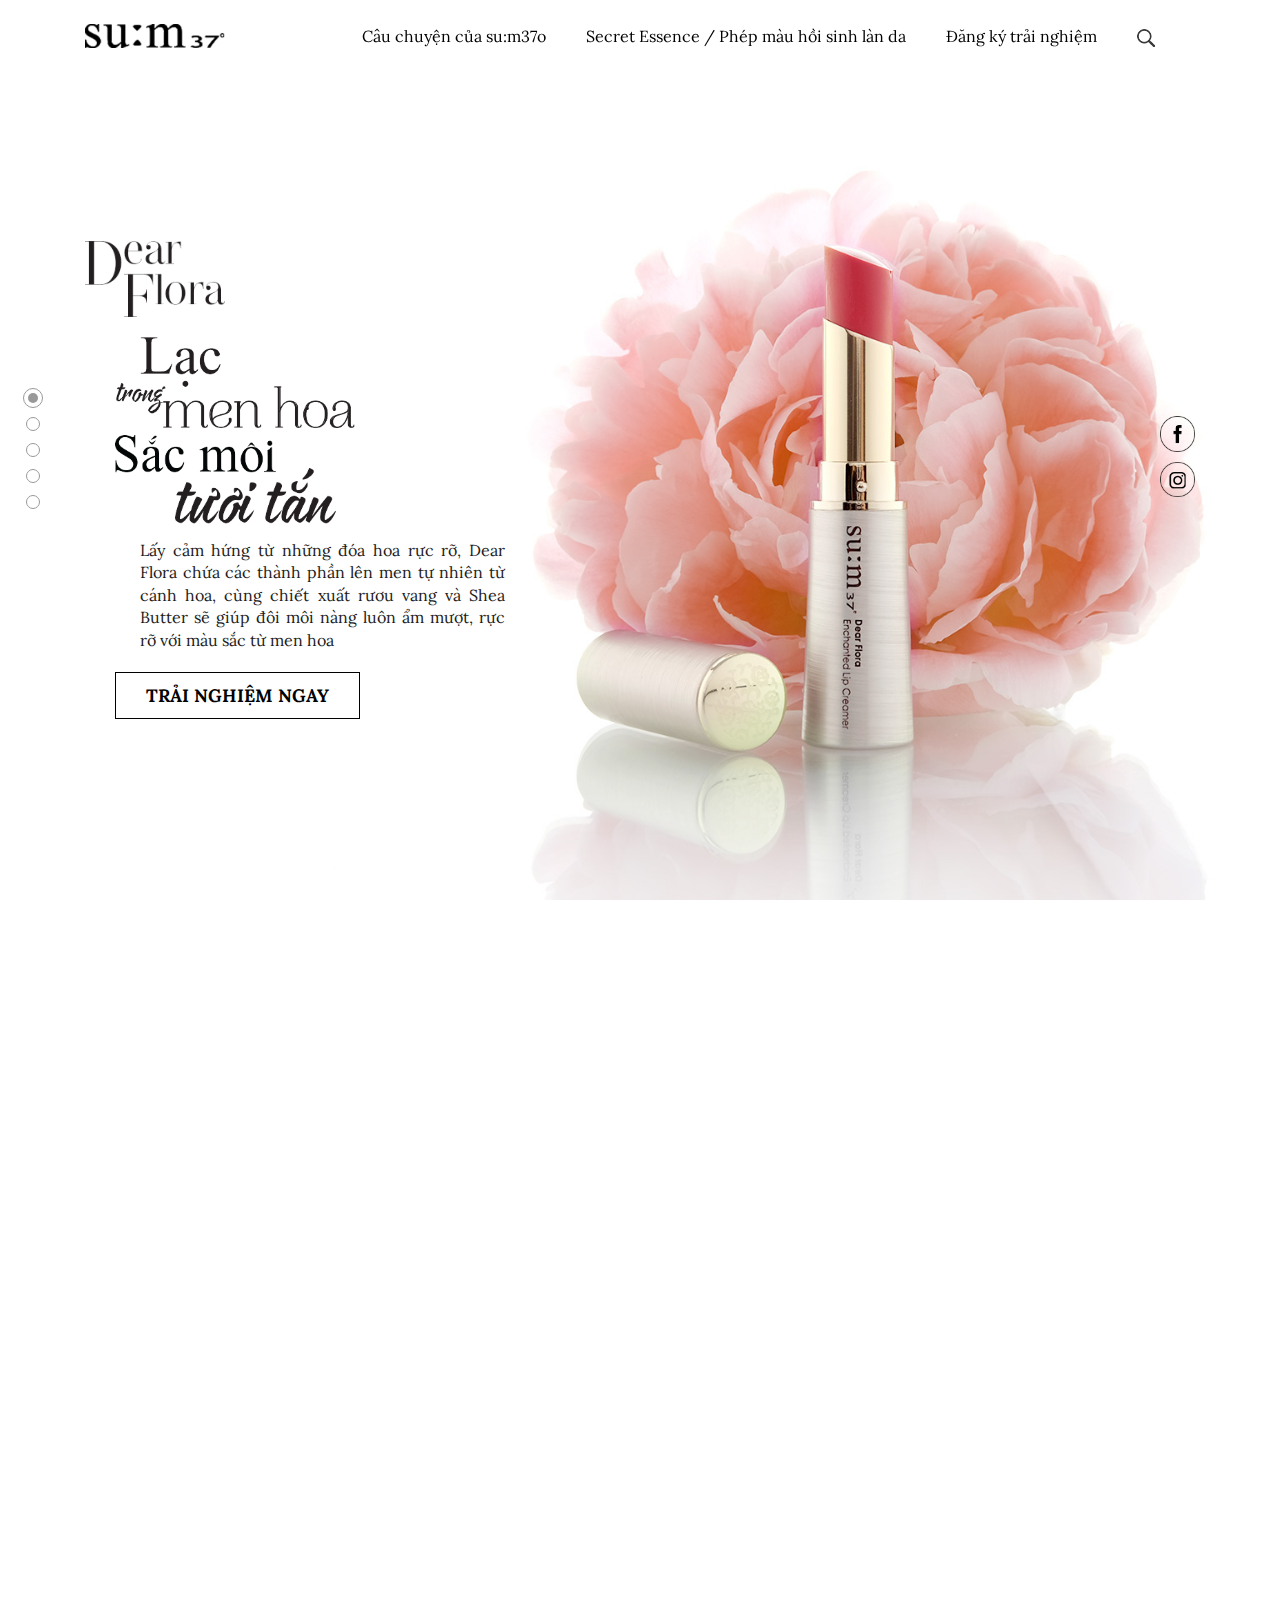
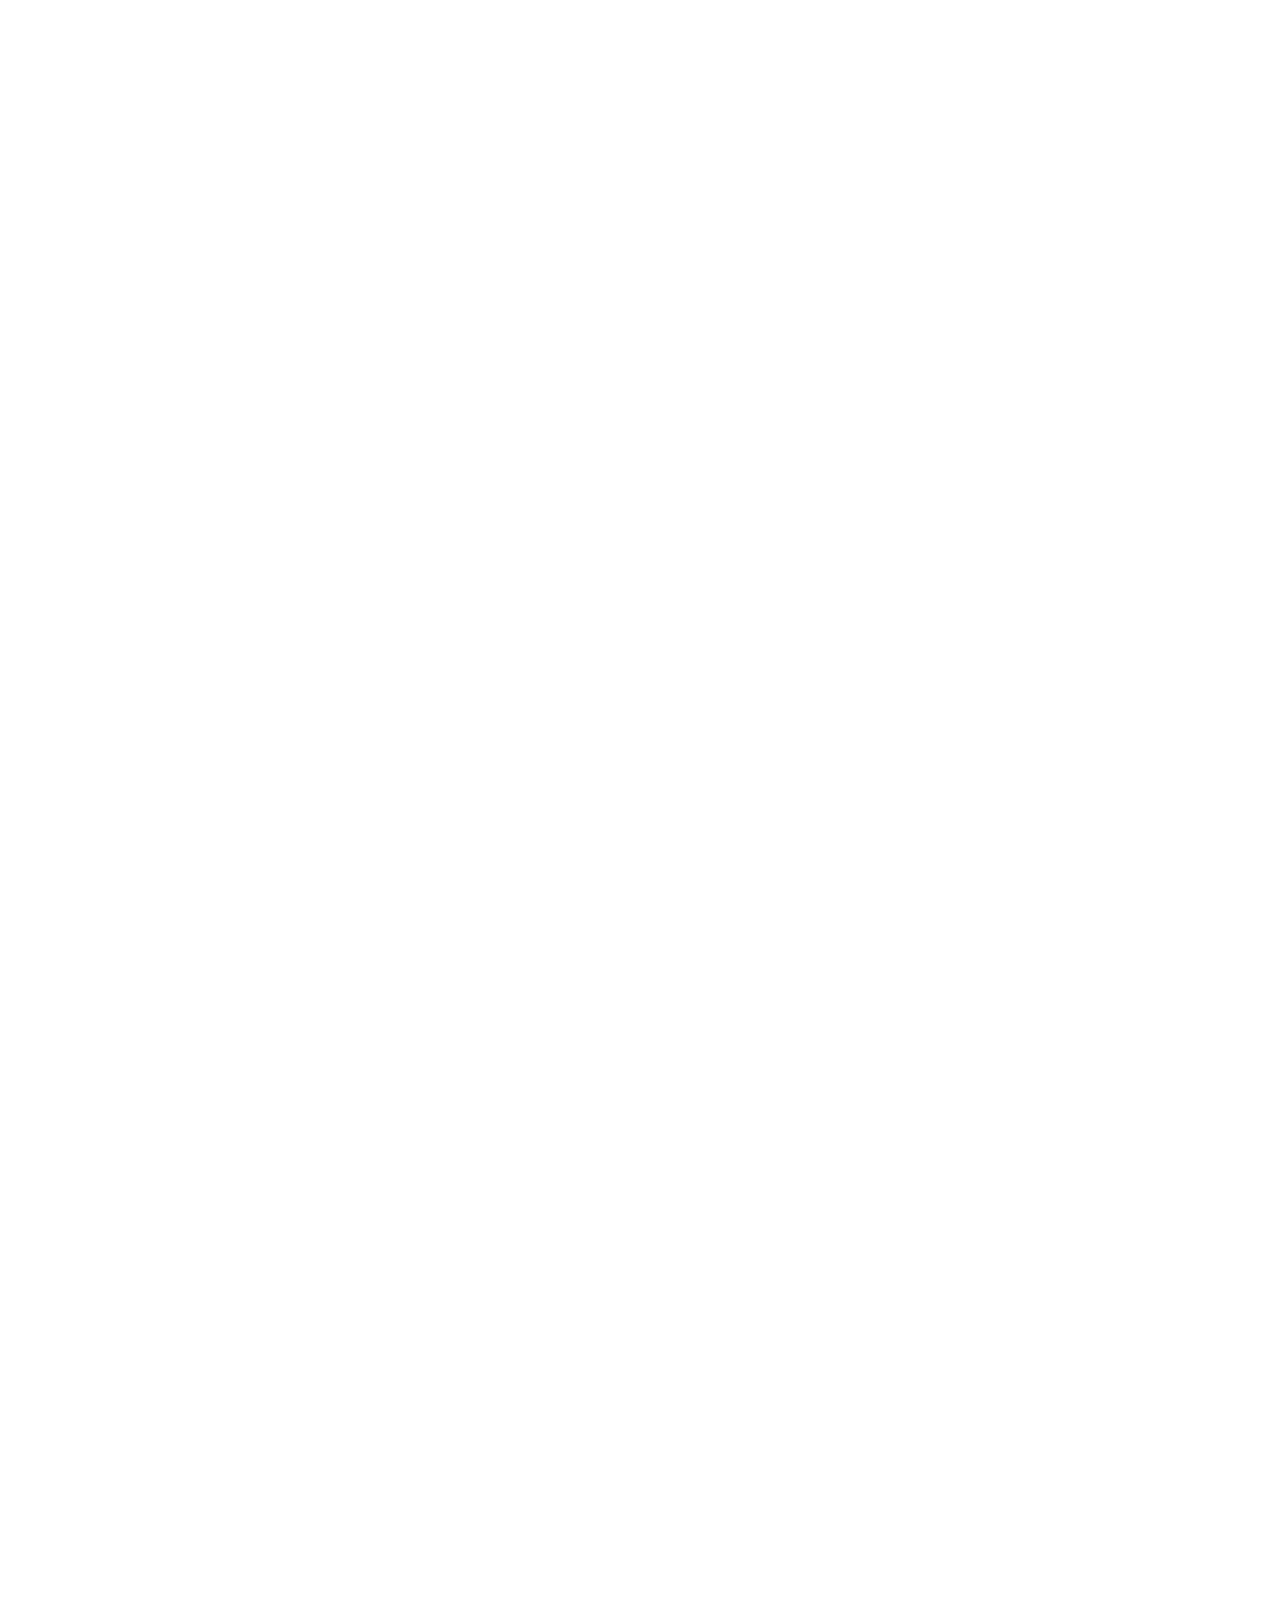
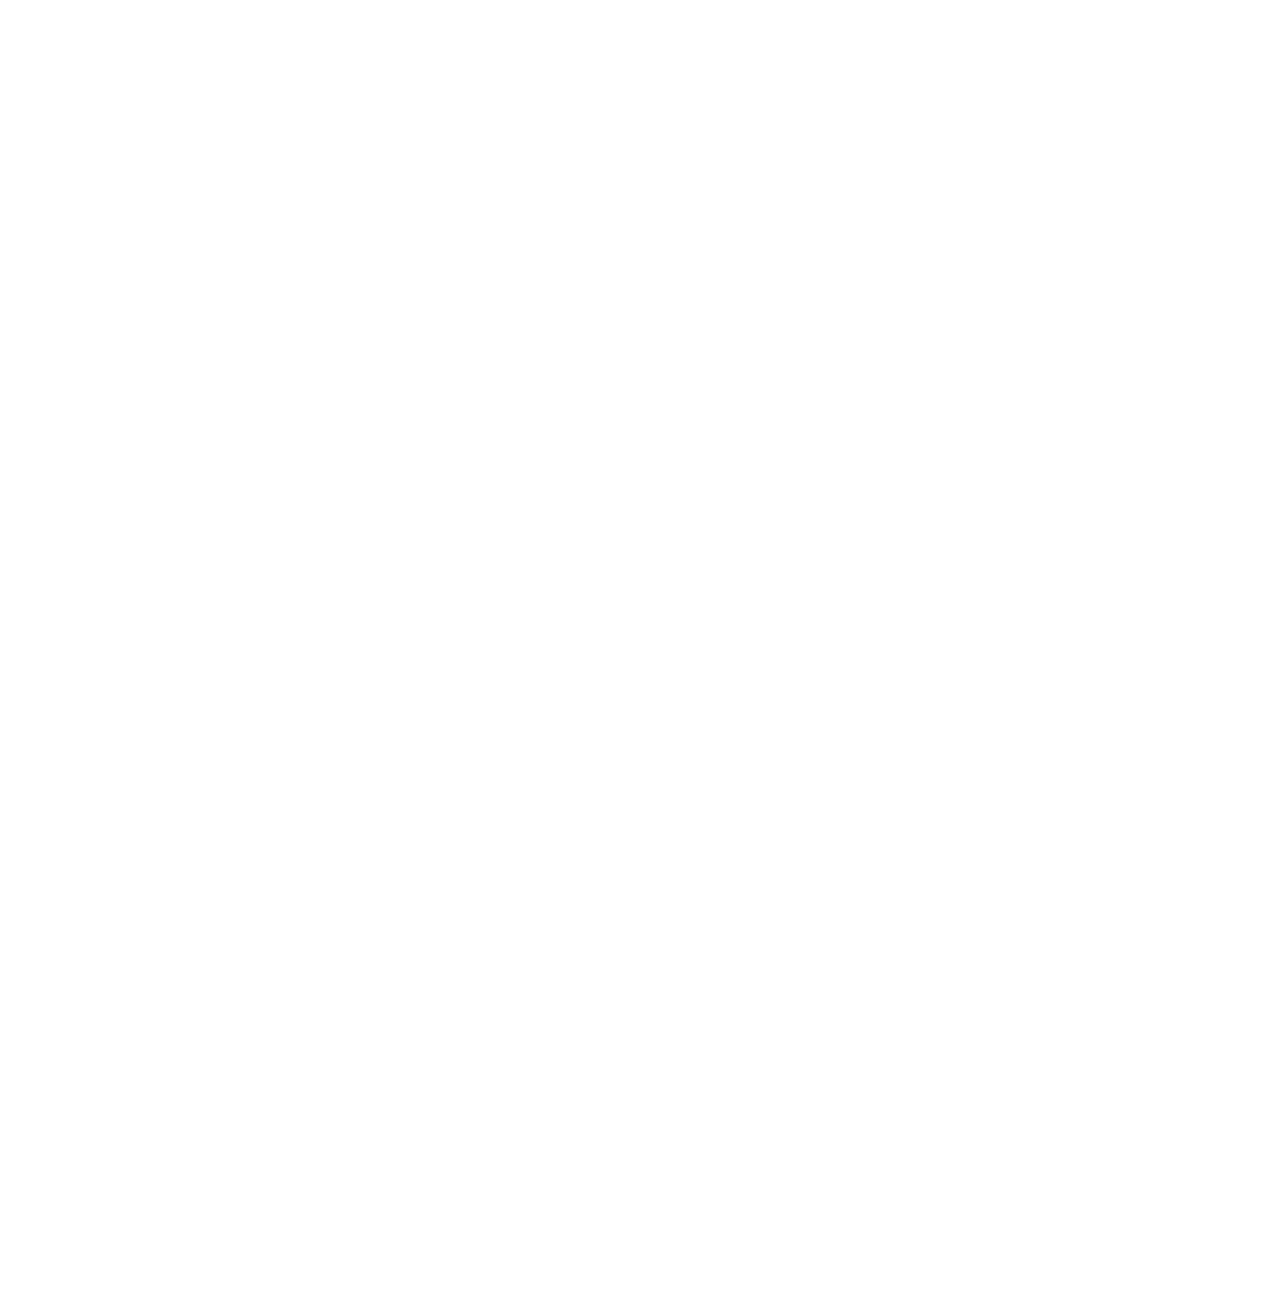
==== index.html @ cb6ae5d0 "latest code" ====
<!DOCTYPE html>
<html lang="en">
<head>
    <meta charset="utf-8">
    <meta http-equiv="X-UA-Compatible" content="IE=edge">
    <meta name="msapplication-tap-highlight" content="no" />
    <meta name="viewport" content="width=device-width, initial-scale=1, shrink-to-fit=no">
    <title>Home</title>
    <link href="https://fonts.googleapis.com/css?family=Lora:400,700&amp;subset=vietnamese" rel="stylesheet">
    <link rel="stylesheet" href="css/fonts.css">
    <link rel="stylesheet" href="js/plugins/bootstrap/css/bootstrap.min.css" />
    <link rel="stylesheet" href="css/reset_set_me.css" />
    <link rel="stylesheet" href="js/plugins/fullPage/jquery.fullpage.css" />
    <link rel="stylesheet" href="js/plugins/videojs/video-js.min.css">
    <link rel="stylesheet" href="js/plugins/OwlCarousel2-2.2.1/dist/assets/owl.carousel.min.css">
    <link rel="stylesheet" href="js/plugins/OwlCarousel2-2.2.1/dist/assets/owl.theme.default.min.css">

    <link rel="stylesheet" href="css/style.css">
    <script type="text/javascript">
        window.HELP_IMPROVE_VIDEOJS = false;
    </script>
    <style type="text/css">
    </style>
    <style type="text/css">
        
    </style>
</head>
<body class="sum-body hidden-body">
    <div id="pos-header">
        <header class="header-menu">
            <a href="#" class="logo">
                <img src="images/logo.png" />
            </a>
            <span class="navbar-mobile">
                <span></span>
            </span>
            <span class="gif-mobile"><a href="#register"><img class="img-responsive" src="images/ic_gif_mobile.png"></a></span>
            <ul id="menu-sum" class="nav-menu style-menu-header">
                <li data-menuanchor="story"><a href="#story">Câu chuyện của su:m37o</a></li>
                <li data-menuanchor="secret"><a href="#secret">Secret Essence / Phép màu hồi sinh làn da</a></li>
                <li data-menuanchor="register"><a href="#register">Đăng ký trải nghiệm</a></li>
                <li><a href="javascript: void(0)"><img src="images/ic-search.png" alt=""></a></li>
            </ul>
        </header>
    </div>
    <div id="fullpage">
        <div id="section-1" class="section fp-auto-height-responsive" >
            <div class="s-container">
                <div class="contain-section-1">
                    <div class="col-left-section-1">
                        <img class="img-sct-1 img-responsive" src="images/section_1.png">
                        <div class="under-img-sct">
                            <img class="img-text-1 img-responsive" src="images/section_1_1.png">
                            <span class="text-s-1">Lấy cảm hứng từ những đóa hoa rực rỡ, Dear Flora chứa các thành phần lên men tự nhiên từ cánh hoa, cùng chiết xuất rươu vang và Shea Butter sẽ giúp đôi môi nàng luôn ẩm mượt, rực rỡ với màu sắc từ men hoa</span>
                            <a class="btn-style-link style-strong" href="#register">TRẢI NGHIỆM NGAY</a>
                        </div>
                    </div>
                    <ul class="list-social">
                        <li><a href="https://www.facebook.com/sum37.com.vn/"><img src="images/ic_fb.png"></a></li>
                        <li><a href="https://www.instagram.com/sum37_official/"><img src="images/ic_photo.png"></a></li>
                    </ul>
                </div>
            </div>
            <div class="br-1-mobile"></div>
        </div>
        <div id="section-2" class="section fp-auto-height-responsive">
            <div class="br-fullpage br-section-2"></div>
            <div class="s-container">
                <div class="col-right-section-2">
                    <img class="img-responsive" src="images/section_2.png" />
                    <span class="text-s-2">Air Rising Glow Cover Metal Cushion cùng hạt phấn siêu nhỏ, giúp kem nền tan ra, khít chặt vào da, cho do căng mịn không tì vết. Với khả năng làm mát tức thì cùng độ chống nắng cao, làn da sẽ giữ nguyên độ sáng bóng suốt 24h đồng hồ.</span>
                    <a class="btn-style-link style-strong" href="#">XEM NGAY</a>
                </div>
            </div>
        </div>
        <div id="section-3" class="section fp-auto-height-responsive">
            <div class="br-fullpage br-section-3"></div>
            <div class="s-container">
                <div class="col-left-section-3">
                    <img class="img-sct-3 img-responsive" src="images/section_3.png">
                    <div class="under-img-sct">
                        <img class="img-text-3 img-responsive" src="images/section_3_1.png">
                        <span class="text-s-3">Cùng khám phá bí mật ẩn sau vẻ đẹp thuần khiết, tinh khôi của nàng thơ Đặng Thu Thảo</span>
                    </div>
                </div>
            </div>
            <a id="play-section-3" class="play-more" href="javascript: void(0)"></a>
            <video id="video-section-3-click" class="ele-video under-parent-index video-js in-hide">
                <source src="video/video_3.mp4" type="video/mp4">
                <source src="video/video_3.webm" type="video/webm"></source>
                <source src="video/video_3.ogv" type="video/ogv"></source>
            </video>
            <a id="close-video-3" class="close-video in-hide" href="javascript: void(0)"><img class="img-responsive" src="images/ic_close_white.png"></a>
        </div>
        <div id="section-5" class="section fp-auto-height-responsive">
            <div class="s-container">
                <div class="title-5">
                    <img class="img-sct-5 img-responsive" src="images/section_5.png" alt="">
                    <img class="img-sct-5-mobile md-hide img-responsive" src="images/section_5_mobile.png" alt="">
                    
                </div>
                <div class="wrap-owl-5">
                    <div class="center-mode-owl owl-carousel owl-theme">
                        <div class="item" data-toggle="modal" data-id="#modalDetailProd_1">
                            <div class="pri-img-item">
                                <img src="images/slide_5_1.png">
                            </div>
                            <span class="name">Secret Essence</span>
                        </div>
                        <div class="item" data-toggle="modal" data-id="#modalDetailProd_2">
                            <div class="pri-img-item">
                                <img src="images/slide_5_2.png">
                            </div>
                            <span class="name">Skin Saver Cleansing</span>
                        </div>
                        <div class="item" data-toggle="modal" data-id="#modalDetailProd_3">
                            <div class="pri-img-item">
                                <img src="images/slide_5_3.png">
                            </div>
                            <span class="name">Dear Flora</span>
                        </div>
                        <div class="item" data-toggle="modal" data-id="#modalDetailProd_4">
                            <div class="pri-img-item">
                                <img src="images/slide_5_4.png">
                            </div>
                            <span class="name">Losec Therapy</span>
                        </div>
                        <div class="item" data-toggle="modal" data-id="#modalDetailProd_5">
                            <div class="pri-img-item">
                                <img src="images/slide_5_5.png">
                            </div>
                            <span class="name">White Award</span>
                        </div>
                        <div class="item" data-toggle="modal" data-id="#modalDetailProd_6">
                            <div class="pri-img-item">
                                <img src="images/slide_5_6.png">
                            </div>
                            <span class="name">ABC</span>
                        </div>
                    </div>
                    <div class="effect-water-owl">
                        <img class="img-responsive" src="images/img-rgt-2-1.png" alt="" />
                    </div>
                    <a class="owl-5-prev" href="javascript: void(0)"><img class="img-responsive" src="images/prev_slide.png" alt=""></a>
                    <a class="owl-5-next" href="javascript: void(0)"><img class="img-responsive" src="images/next_slide.png" alt=""></a>
                </div>
            </div>
        </div>
        <div id="section-6" class="section fp-auto-height-responsive">
            <div class="s-container">
                <div class="content-on-footer">                    
                    <div class="contain-contact-6">
                        <div id="form-contact-box">
                            <div class="f-rose-1 none-action">
                                <img class="img-responsive" src="images/rose_1.png" alt="rose_1" />
                            </div>
                            <form class="f-contact">
                                <div class="clearfix">
                                    <div class="left-infor-user">
                                        <img class="img-responsive img-left-contact" src="images/images-left-form-contact.png" alt="images-left-form-contact.png" />
                                        <p class="des-contact">Ut wisi enim ad minim veniam, quis nostrud exerci tation ullamcorper suscipit lobortis nisl ut aliquip ex ea commodo consequat.</p>
                                    </div>
                                    <div class="right-localtion">
                                        <div class="title-form">Đăng kí trải nghiệm</div>
                                        <div class="group-ip m-b-15">
                                            <div class="group-inline lb-text">
                                                <label>Họ tên:</label>
                                            </div>
                                            <div class="group-inline">
                                                <input id="customerName" class="ip-sum" type="text" name="">
                                                <span class="has-err md-hide">Vui lòng nhập thông tin</span>
                                            </div>
                                        </div>
                                        <div class="group-ip m-b-15">
                                            <div class="group-inline lb-text">
                                                <label>Email:</label>
                                            </div>
                                            <div class="group-inline">
                                                <input id="customerEmail" class="ip-sum" type="text" name="">
                                                <span class="has-err md-hide">Vui lòng nhập thông tin</span>
                                            </div>
                                        </div>
                                        <div class="group-ip m-b-15">
                                            <div class="group-inline lb-text">
                                                <label>Điện thoại:</label>
                                            </div>
                                            <div class="group-inline">
                                                <input id="customerPhone" class="ip-sum" type="text" name="">
                                                <span class="has-err md-hide">Vui lòng nhập thông tin</span>
                                            </div>
                                        </div>
                                        <div class="des-localion"><strong>Bạn đăng ký mẫu thử tại</strong></div>
                                        <div class="group-radio-location">
                                            <label for="hcm" class="m-b-5">
                                                <input id="hcm" type="radio" name="location">
                                                <span>Hồ Chí Minh</span>
                                            </label>
                                        </div>
                                        <div class="group-radio-location">
                                            <label for="hn">
                                                <input id="hn" type="radio" name="location">
                                                <span>Hà Nội</span>
                                            </label>
                                        </div>
                                        <div class="text-center">
                                            <button class="btn-submit btn-style-link style-strong">NHẬN NGAY</button>
                                        </div>
                                    </div>
                                </div>
                            </form>
                            <div class="f-rose-3 none-action">
                                <img class="img-responsive" src="images/product_form_contact_3.png" alt="product_form_contact_3" />
                            </div>
                        </div>
                    </div>
                </div>
            </div>
            <footer class="clearfix">
                <div class="s-container">
                    <div class="item-footer">
                        <span>&copy; LG HOUSEHOLD&amp;HEALTH CARE LTD.,All rights reserved.</span>
                    </div>
                </div>
            </footer>
        </div>
    </div>
    <!-- <a href="#magic" id="backToTop"><img class="img-responsive" src="images/back-to-top.png" alt="back-to-top" /></a> -->
    
    <div id="sum-loading">
        <img id="loading-image" src="images/logo.png" alt="logo" />
        <div class="loader">Loading...</div>
    </div>

    <div class="modal fade" id="modalDetailProd_1" tabindex="-1" role="dialog" aria-labelledby="myModalLabel">
        <div class="modal-dialog model-md-sum modal-detail-prod" role="document">
            <div class="modal-content">
                <span class="close-model" data-dismiss="modal" aria-label="Close">
                    <img class="img-responsive" src="images/ic-close-modal.png" alt="" />
                </span>
                <span class="back-layer">
                    <img class="img-responsive" src="images/ic-back.png">
                </span>
                <div class="modal-body">
                    <div class="row content-des">
                        <div class="col-sm-6">
                            <img class="img-responsive" src="images/product_modal_1.jpg">
                        </div>
                        <div class="col-sm-6">
                            <div class="contain-right-modal">
                                <span class="name">Secret Essence</span>
                                <div class="des">
                                <p>Secret Essence - dòng sản phẩm chứa đựng bí mật của mỹ học lên men, là bí quyết cho làn da căng mượt, trẻ trung từ sâu bên trong.</p>
                                <p>Được kết tinh từ hơn 80 loại thảo mộc tinh túy và trải qua quá trình lên men ròng rã suốt 2 năm, Secret Essence đem lại phép màu diệu kỳ cho làn da, giúp da tươi sáng, ẩm mịn và trong trẻo.</p>
                                </div>
                                <div class="product-int">
                                    <span class="title">SẢN PHẨM TIÊU BIỂU</span>
                                    <ul>
                                        <li data-id="detail-modal-product-1" class="view-detail-price">
                                            <img class="img-responsive" src="images/slide_5_1.png">
                                            <span>Secret Essence</span>
                                        </li>
                                    </ul>
                                </div>
                            </div>
                        </div>
                    </div>
                    <div class="content-detail md-hide" id="detail-modal-product-1">
                        <div class="col-sm-6">
                            <img style="margin: 0 auto" class="img-responsive" src="images/slide_3.png">
                        </div>
                        <div class="col-sm-6">
                            <div class="des-price-prod">
                                <span class="name">Secret Essence</span>
                                <span class="price">1.780.000 / 80ml</span>
                                <div class="des">
                                    <p class="m-b-10">"Nước thần" Secret Essence là tinh chất dưỡng da dạng nước giúp chỉnh đốn tế bào, hồi sinh sức sống cho làn da căng mượt diệu kỳ</p>
                                    <p>Secret Essence thấm nhanh gấp 3 lần và sâu gấp 6 lần so với tinh chất thông thường, cải thiện 5 vấn đề da chỉ trong 1 bước sử dụng: Tăng độ đàn hồi, bổ sung ẩm cho da, giúp da mượt mà, chỉnh đốn tế bào và làm da sáng bóng rực rỡ.</p>
                                </div>
                            </div>
                        </div>
                    </div>
                </div>
            </div>
        </div>
    </div>
    
    <div class="modal fade" id="modalDetailProd_6" tabindex="-1" role="dialog" aria-labelledby="myModalLabel">
        <div class="modal-dialog model-md-sum modal-detail-prod" role="document">
            <div class="modal-content">
                <span class="close-model" data-dismiss="modal" aria-label="Close">
                    <img class="img-responsive" src="images/ic-close-modal.png" alt="" />
                </span>
                <span class="back-layer">
                    <img class="img-responsive" src="images/ic-back.png">
                </span>
                <div class="modal-body">
                    <div class="row content-des">
                        <div class="col-sm-6">
                            <img class="img-responsive" src="images/product_modal_6.jpg">
                        </div>
                        <div class="col-sm-6">
                            <div class="contain-right-modal">
                                <span class="name">Air Rising TF</span>
                                <div class="des">
                                <p>Dòng trang điểm nền Air Rising mang lại vẻ đẹp tự nhiên, mịn màng cho làn da<br/>Chứa chiết xuất 7 loại hoa lên men giúp cấp ẩm và chống oxy hóa ưu việt, cùng thành phần Cytosis được lên men tự nhiên từ hơn 80 loại thảo dược tinh túy, Air Rising mang lại cho nàng một lớp nền căng mướt đầy sinh khí</p>
                                </div>
                                <div class="product-int">
                                    <span class="title">SẢN PHẨM TIÊU BIỂU</span>
                                    <ul>
                                        <li data-id="detail-modal-product-6" class="view-detail-price">
                                            <img class="img-responsive" src="images/img-product-6-popup.png">
                                            <span>Secret Essence</span>
                                        </li>
                                    </ul>
                                </div>
                            </div>
                        </div>
                    </div>
                    <div class="content-detail md-hide" id="detail-modal-product-6">
                        <div class="col-sm-6">
                            <img style="margin: 0 auto" class="img-responsive" src="images/img-product-6-popup.png">
                        </div>
                        <div class="col-sm-6">
                            <div class="des-price-prod">
                                <span class="name">Air Rising TF Glow Cover Metal Cushion</span>
                                <span class="price">1.100.000 VNĐ / 15g*2</span>
                                <div class="des">
                                    <p class="m-b-10">Dòng Cushion làm mát tức thời vô cùng độc đáo của su:m37 với thiết kế Metal Plate - miếng kim loại kháng khuẩn giúp làm mát và bảo quản sản phẩm tối đa.<br/>Sản phẩm chứa các hạt phấn siêu nhỏ Elastic Cover Powder giúp kem nền tan ra, khít chặt vào da, tăng độ bền tối da, cho da căng bóng suốt ngày dài</p>
                                </div>
                            </div>
                        </div>
                    </div>
                </div>
            </div>
        </div>
    </div>

    <div class="modal fade" id="modalDetailProd_5" tabindex="-1" role="dialog" aria-labelledby="myModalLabel">
        <div class="modal-dialog model-md-sum modal-detail-prod" role="document">
            <div class="modal-content">
                <span class="close-model" data-dismiss="modal" aria-label="Close">
                    <img class="img-responsive" src="images/ic-close-modal.png" alt="" />
                </span>
                <span class="back-layer">
                    <img class="img-responsive" src="images/ic-back.png">
                </span>
                <div class="modal-body">
                    <div class="row content-des">
                        <div class="col-sm-6">
                            <img class="img-responsive" src="images/product_modal_5.jpg">
                        </div>
                        <div class="col-sm-6">
                            <div class="contain-right-modal">
                                <span class="name">White Award</span>
                                <div class="des">
                                <p>Dòng sản phẩm làm trắng White Award với thành phần quý giá NAPS và Protein ngọc trai lên men, giúp da săn chắc, tỏa sáng từ bên trong.<br /> White Award có các sản phẩm chăm sóc cho làn da sáng khỏe từ bước làm sạch, nuôi dưỡng đế bảo về da khỏi tác động của tia tửa ngoại.</p>
                                </div>
                                <div class="product-int">
                                    <span class="title">SẢN PHẨM TIÊU BIỂU</span>
                                    <ul>
                                        <li data-id="detail-modal-product-5" class="view-detail-price">
                                            <img class="img-responsive" src="images/white_award_modal_small.png">
                                            <span>WHITE AWARD ULTIMATE WHITENING AMPOULE IN CREAM</span>
                                        </li>
                                    </ul>
                                </div>
                            </div>
                        </div>
                    </div>
                    <div class="content-detail md-hide" id="detail-modal-product-5">
                        <div class="col-sm-6">
                            <img style="margin: 0 auto" class="img-responsive" src="images/white_award_modal_small.png">
                        </div>
                        <div class="col-sm-6">
                            <div class="des-price-prod">
                                <span class="name">Ultimate Whitening Amploule In Cream</span>
                                <span class="price">2.400.000 VNĐ / 45g</span>
                                <div class="des">
                                    <p class="m-b-10">Ultimate Whitening Ampoule In Cream là sản phẩm kem dưỡng trắng da kết hợp cùng các viên nang chứa  tinh chất đạm ngọc trai lên men, tan chảy, lan tỏa đến từng nếp da, mang lại một làn da săn mịn và tỏa sáng rạng ngời.</p>
                                </div>
                            </div>
                        </div>
                    </div>
                </div>
            </div>
        </div>
    </div>

    <div class="modal fade" id="modalDetailProd_4" tabindex="-1" role="dialog" aria-labelledby="myModalLabel">
        <div class="modal-dialog model-md-sum modal-detail-prod" role="document">
            <div class="modal-content">
                <span class="close-model" data-dismiss="modal" aria-label="Close">
                    <img class="img-responsive" src="images/ic-close-modal.png" alt="" />
                </span>
                <span class="back-layer">
                    <img class="img-responsive" src="images/ic-back.png">
                </span>
                <div class="modal-body">
                    <div class="row content-des">
                        <div class="col-sm-6">
                            <img class="img-responsive" src="images/product_modal_2.jpg">
                        </div>
                        <div class="col-sm-6">
                            <div class="contain-right-modal">
                                <span class="name">Losec Therapy</span>
                                <div class="des">
                                <p>Là dòng sản phẩm ngăn ngừa lão hóa đỉnh cao, được bào chế dựa trên phương thuốc Theriaca thần kỳ của Hoàng Đế La Mã. Losec có khả năng ngăn ngừa lão hóa, phục hồi độ đàn hồi, mang lại làn da săn chắc, căng mịn như thuở ban đầu.</p>
                                </div>
                                <div class="product-int">
                                    <span class="title">SẢN PHẨM TIÊU BIỂU</span>
                                    <ul>
                                        <li data-id="detail-modal-product-4" class="view-detail-price">
                                            <img class="img-responsive" src="images/slide_5_4_old.png">
                                            <span>LOSEC THERAPY AMPOULE</span>
                                        </li>
                                    </ul>
                                </div>
                            </div>
                        </div>
                    </div>
                    <div class="content-detail md-hide" id="detail-modal-product-4">
                        <div class="col-sm-6">
                            <img style="margin: 0 auto" class="img-responsive" src="images/slide_5_4_old.png">
                        </div>
                        <div class="col-sm-6">
                            <div class="des-price-prod">
                                <span class="name">Losec Therapy Ampoule</span>
                                <span class="price">7.200.000 VNĐ / 15ml x4</span>
                                <div class="des">
                                    <p class="m-b-10">Tinh chất cô đặc Losec Therapy Ampoule chưa vàng nguyên chất, giúp tái sinh da, ngăn ngừa quá trình lão hóa, mang lại vẻ ngoài tươi sáng, căng mịn đầy sức sống cho làn da.</p>
                                </div>
                            </div>
                        </div>
                    </div>
                </div>
            </div>
        </div>
    </div>

    <div class="modal fade" id="modalDetailProd_3" tabindex="-1" role="dialog" aria-labelledby="myModalLabel">
        <div class="modal-dialog model-md-sum modal-detail-prod" role="document">
            <div class="modal-content">
                <span class="close-model" data-dismiss="modal" aria-label="Close">
                    <img class="img-responsive" src="images/ic-close-modal.png" alt="" />
                </span>
                <span class="back-layer">
                    <img class="img-responsive" src="images/ic-back.png">
                </span>
                <div class="modal-body">
                    <div class="row content-des">
                        <div class="col-sm-6">
                            <img class="img-responsive" src="images/product_modal_4.jpg">
                        </div>
                        <div class="col-sm-6">
                            <div class="contain-right-modal">
                                <span class="name">Dear Flora</span>
                                <div class="des">
                                <p>Dòng son môi Dear Flora cao cấp được lên men từ những cánh hoa, mang sắc màu tươi tắn của các loài hoa thiên nhiên, nuôi dưỡng làn môi ẩm mượt, mềm min.<br />Dear Flora ngập tràn các màu sắc sống động với hai dòng son kem và son tint rất dễ sử dụng.</p>
                                </div>
                                <div class="product-int">
                                    <span class="title">SẢN PHẨM TIÊU BIỂU</span>
                                    <ul>
                                        <li data-id="detail-modal-product-3" class="view-detail-price">
                                            <img class="img-responsive" src="images/slide_5_3.png">
                                            <span>DEAR FLORA ENCHANTED LIP CREAMER</span>
                                        </li>
                                    </ul>
                                </div>
                            </div>
                        </div>
                    </div>
                    <div class="content-detail md-hide" id="detail-modal-product-3">
                        <div class="col-sm-6">
                            <img style="margin: 0 auto" class="img-responsive" src="images/slide_5_3.png">
                        </div>
                        <div class="col-sm-6">
                            <div class="des-price-prod">
                                <span class="name">Dear Flora Enchanted Lip Creamer</span>
                                <span class="price">680.000 VNĐ / 6 g</span>
                                <div class="des">
                                    <p class="m-b-10">Son môi dạng kem Dear Flora Enchanted Lip Creamer không chỉ đem lại màu sắc trẻ trung, quyến rũ với chất son mềm mịn, mà còn giúp nuôi dưỡng bờ môi căng mọng, quyến rũ nhờ các thành phần chiết xuất từ Shear Butter và rượu vang thượng hạng.</p>
                                </div>
                            </div>
                        </div>
                    </div>
                </div>
            </div>
        </div>
    </div>
    
    <div class="modal fade" id="modalDetailProd_2" tabindex="-1" role="dialog" aria-labelledby="myModalLabel">
        <div class="modal-dialog model-md-sum modal-detail-prod" role="document">
            <div class="modal-content">
                <span class="close-model" data-dismiss="modal" aria-label="Close">
                    <img class="img-responsive" src="images/ic-close-modal.png" alt="" />
                </span>
                <span class="back-layer">
                    <img class="img-responsive" src="images/ic-back.png">
                </span>
                <div class="modal-body">
                    <div class="row content-des">
                        <div class="col-sm-6">
                            <img class="img-responsive" src="images/product_modal_3.jpg">
                        </div>
                        <div class="col-sm-6">
                            <div class="contain-right-modal">
                                <span class="name">Skin Saver Cleansing</span>
                                <div class="des">
                                <p>Dòng sản phẩm làm sạch và tẩy trang vô cùng dịu nhẹ. Với các chiết xuất từ biển sâu, Skin Saver giúp làm sạch bụi bẩn và bã nhờn từ sâu trong lỗ chân lông mà hoàn toàn không gây kích ứng da, duy trì sắc da ẩm và mềm mại.<br />Skin Saver có các sản phẩm làm sạch tối ưu với cấu trúc đa dạng từ nước, dầu, kem tẩy trang, sữa rửa mặt, đến cả khăn giấy tẩy trang, phù hợp với mọi loại da.</p>
                                </div>
                                <div class="product-int">
                                    <span class="title">SẢN PHẨM TIÊU BIỂU</span>
                                    <ul>
                                        <li data-id="detail-modal-product-2" class="view-detail-price">
                                            <img class="img-responsive" src="images/slide_5_2.png">
                                            <span>SKIN SAVER ESENTIAL PURE CLEANSING WATER</span>
                                        </li>
                                    </ul>
                                </div>
                            </div>
                        </div>
                    </div>
                    <div class="content-detail md-hide" id="detail-modal-product-2">
                        <div class="col-sm-6">
                            <img style="margin: 0 auto" class="img-responsive" src="images/slide_5_2_70.png">
                        </div>
                        <div class="col-sm-6">
                            <div class="des-price-prod">
                                <span class="name">Skin Saver Essential Pure Cleansing Water</span>
                                <span class="price">680.000 VNĐ / 400ml</span>
                                <div class="des">
                                    <p class="m-b-10">Nước tẩy trang đa tính năng với thành phần nước khoáng và nhựa cây bạch dương. Skin saver Essential Pure Cleansing Water có thể được sử dụng với cả ba chức năng: tẩy trang, rửa mặt, làm mềm da, giúp lau sạch lớp trang điểm cùng bụi bẩn mà không cần rửa lại với nước, mang đến cảm giác ẩm min, tươi mát dễ chịu.</p>
                                </div>
                            </div>
                        </div>
                    </div>
                </div>
            </div>
        </div>
    </div>

    <!-- end footer page -->
    <script src="js/jquery-3.2.1.min.js"></script>
    <script src="js/plugins/videojs/video.min.js"></script>
    <script src="js/plugins/bootstrap/js/bootstrap.min.js"></script>
    
    <!-- This following line is optional. Only necessary if you use the option css3:false and you want to use other easing effects rather than "linear", "swing" or "easeInOutCubic". -->
    <!-- <script src="js/plugins/vendors/jquery.easings.min.js"></script> -->
    <!-- This following line is only necessary in the case of using the option `scrollOverflow:true` -->

    <script type="text/javascript" src="js/plugins/vendors/scrolloverflow.min.js"></script>

    <script type="text/javascript" src="js/plugins/fullPage/jquery.fullpage.js"></script>
    <script type="text/javascript" src="js/plugins/OwlCarousel2-2.2.1/dist/owl.carousel.min.js"></script>

    <!-- script page-->
    <script src="js/app.js"></script>
</body>
</html>
---- css/fonts.css ----
#sum-loading{
    width: 100%;
    height: 100%;
    top: 0;
    left: 0;
    position: fixed;
    display: block;
    background-color: #fff;
    z-index: 999999;
    text-align: center;
}
#loading-image {
    position: absolute;
    top: 50%;
    left: 50%;
    z-index: 100;
    margin-top: -18px;
    margin-left: -93px;
}
.hidden-body{
    overflow: hidden !important;
}
.loader,
.loader:before,
.loader:after {
    border-radius: 50%;
    width: 1.5em;
    height: 1.5em;
    -webkit-animation-fill-mode: both;
    animation-fill-mode: both;
    -webkit-animation: load7 1.8s infinite ease-in-out;
    animation: load7 1.8s infinite ease-in-out;
}
.loader {
    color: #000;
    font-size: 10px;
    position: absolute;
    top: 50%;
    left: 50%;
    margin-left: -23px;
    margin-top: 10px;
    text-indent: -9999em;
    -webkit-transform: translateZ(0);
    -ms-transform: translateZ(0);
    transform: translateZ(0);
    -webkit-animation-delay: -0.16s;
    animation-delay: -0.16s;
}
.loader:before,
.loader:after {
    content: '';
    position: absolute;
    top: 0;
}
.loader:before {
    left: -2.5em;
    -webkit-animation-delay: -0.32s;
    animation-delay: -0.32s;
}
.loader:after {
    left: 2.5em;
}
@-webkit-keyframes load7 {
    0%,
    80%,
    100% {
        box-shadow: 0 2.5em 0 -1.3em;
    }
    40% {
        box-shadow: 0 2.5em 0 0;
    }
}
@keyframes load7 {
    0%,
    80%,
    100% {
        box-shadow: 0 2.5em 0 -1.3em;
    }
    40% {
        box-shadow: 0 2.5em 0 0;
    }
}

/*
@font-face {
    font-family: 'Cambria';
    src: url('fonts/Cambria.eot');
    src: url('fonts/Cambria.eot') format('embedded-opentype'),
         url('fonts/Cambria.woff2') format('woff2'),
         url('fonts/Cambria.woff') format('woff'),
         url('fonts/Cambria.ttf') format('truetype'),
         url('fonts/Cambria.svg#Cambria') format('svg');
    font-weight: 400;
    font-style: normal;
}*/

@font-face {
    font-family: 'VNFNarzissRegular';
    src: url('fonts/VNFNarzissRegular.eot');
    src: url('fonts/VNFNarzissRegular.eot') format('embedded-opentype'),
         url('fonts/VNFNarzissRegular.woff2') format('woff2'),
         url('fonts/VNFNarzissRegular.woff') format('woff'),
         url('fonts/VNFNarzissRegular.ttf') format('truetype'),
         url('fonts/VNFNarzissRegular.svg#VNFNarzissRegular') format('svg');
}

/*@font-face {
    font-family: 'Cambria';
    src: url('fonts/Cambria-Bold.eot');
    src: url('fonts/Cambria-Bold.eot?#iefix') format('embedded-opentype'),
         url('fonts/Cambria-Bold.woff2') format('woff2'),
         url('fonts/Cambria-Bold.woff') format('woff'),
         url('fonts/Cambria-Bold.ttf') format('truetype'),
         url('fonts/Cambria-Bold.svg#Cambria-Bold') format('svg');
    font-weight: 600;
    font-style: normal;
}*/
---- js/plugins/videojs/video-js.min.css ----
.video-js .vjs-big-play-button .vjs-icon-placeholder:before,.video-js .vjs-modal-dialog,.vjs-button>.vjs-icon-placeholder:before,.vjs-modal-dialog .vjs-modal-dialog-content{position:absolute;top:0;left:0;width:100%;height:100%}.video-js .vjs-big-play-button .vjs-icon-placeholder:before,.vjs-button>.vjs-icon-placeholder:before{text-align:center}@font-face{font-family:VideoJS;src:url(../font/2.0.0/VideoJS.eot?#iefix) format("eot")}@font-face{font-family:VideoJS;src:url([data-uri]) format("woff"),url([data-uri]) format("truetype");font-weight:400;font-style:normal}.video-js .vjs-big-play-button .vjs-icon-placeholder:before,.video-js .vjs-play-control .vjs-icon-placeholder,.vjs-icon-play{font-family:VideoJS;font-weight:400;font-style:normal}.video-js .vjs-big-play-button .vjs-icon-placeholder:before,.video-js .vjs-play-control .vjs-icon-placeholder:before,.vjs-icon-play:before{content:"\f101"}.vjs-icon-play-circle{font-family:VideoJS;font-weight:400;font-style:normal}.vjs-icon-play-circle:before{content:"\f102"}.video-js .vjs-play-control.vjs-playing .vjs-icon-placeholder,.vjs-icon-pause{font-family:VideoJS;font-weight:400;font-style:normal}.video-js .vjs-play-control.vjs-playing .vjs-icon-placeholder:before,.vjs-icon-pause:before{content:"\f103"}.video-js .vjs-mute-control.vjs-vol-0 .vjs-icon-placeholder,.vjs-icon-volume-mute{font-family:VideoJS;font-weight:400;font-style:normal}.video-js .vjs-mute-control.vjs-vol-0 .vjs-icon-placeholder:before,.vjs-icon-volume-mute:before{content:"\f104"}.video-js .vjs-mute-control.vjs-vol-1 .vjs-icon-placeholder,.vjs-icon-volume-low{font-family:VideoJS;font-weight:400;font-style:normal}.video-js .vjs-mute-control.vjs-vol-1 .vjs-icon-placeholder:before,.vjs-icon-volume-low:before{content:"\f105"}.video-js .vjs-mute-control.vjs-vol-2 .vjs-icon-placeholder,.vjs-icon-volume-mid{font-family:VideoJS;font-weight:400;font-style:normal}.video-js .vjs-mute-control.vjs-vol-2 .vjs-icon-placeholder:before,.vjs-icon-volume-mid:before{content:"\f106"}.video-js .vjs-mute-control .vjs-icon-placeholder,.vjs-icon-volume-high{font-family:VideoJS;font-weight:400;font-style:normal}.video-js .vjs-mute-control .vjs-icon-placeholder:before,.vjs-icon-volume-high:before{content:"\f107"}.video-js .vjs-fullscreen-control .vjs-icon-placeholder,.vjs-icon-fullscreen-enter{font-family:VideoJS;font-weight:400;font-style:normal}.video-js .vjs-fullscreen-control .vjs-icon-placeholder:before,.vjs-icon-fullscreen-enter:before{content:"\f108"}.video-js.vjs-fullscreen .vjs-fullscreen-control .vjs-icon-placeholder,.vjs-icon-fullscreen-exit{font-family:VideoJS;font-weight:400;font-style:normal}.video-js.vjs-fullscreen .vjs-fullscreen-control .vjs-icon-placeholder:before,.vjs-icon-fullscreen-exit:before{content:"\f109"}.vjs-icon-square{font-family:VideoJS;font-weight:400;font-style:normal}.vjs-icon-square:before{content:"\f10a"}.vjs-icon-spinner{font-family:VideoJS;font-weight:400;font-style:normal}.vjs-icon-spinner:before{content:"\f10b"}.video-js .vjs-subs-caps-button .vjs-icon-placeholder,.video-js .vjs-subtitles-button .vjs-icon-placeholder,.video-js.video-js:lang(en-AU) .vjs-subs-caps-button .vjs-icon-placeholder,.video-js.video-js:lang(en-GB) .vjs-subs-caps-button .vjs-icon-placeholder,.video-js.video-js:lang(en-IE) .vjs-subs-caps-button .vjs-icon-placeholder,.video-js.video-js:lang(en-NZ) .vjs-subs-caps-button .vjs-icon-placeholder,.vjs-icon-subtitles{font-family:VideoJS;font-weight:400;font-style:normal}.video-js .vjs-subs-caps-button .vjs-icon-placeholder:before,.video-js .vjs-subtitles-button .vjs-icon-placeholder:before,.video-js.video-js:lang(en-AU) .vjs-subs-caps-button .vjs-icon-placeholder:before,.video-js.video-js:lang(en-GB) .vjs-subs-caps-button .vjs-icon-placeholder:before,.video-js.video-js:lang(en-IE) .vjs-subs-caps-button .vjs-icon-placeholder:before,.video-js.video-js:lang(en-NZ) .vjs-subs-caps-button .vjs-icon-placeholder:before,.vjs-icon-subtitles:before{content:"\f10c"}.video-js .vjs-captions-button .vjs-icon-placeholder,.video-js:lang(en) .vjs-subs-caps-button .vjs-icon-placeholder,.video-js:lang(fr-CA) .vjs-subs-caps-button .vjs-icon-placeholder,.vjs-icon-captions{font-family:VideoJS;font-weight:400;font-style:normal}.video-js .vjs-captions-button .vjs-icon-placeholder:before,.video-js:lang(en) .vjs-subs-caps-button .vjs-icon-placeholder:before,.video-js:lang(fr-CA) .vjs-subs-caps-button .vjs-icon-placeholder:before,.vjs-icon-captions:before{content:"\f10d"}.video-js .vjs-chapters-button .vjs-icon-placeholder,.vjs-icon-chapters{font-family:VideoJS;font-weight:400;font-style:normal}.video-js .vjs-chapters-button .vjs-icon-placeholder:before,.vjs-icon-chapters:before{content:"\f10e"}.vjs-icon-share{font-family:VideoJS;font-weight:400;font-style:normal}.vjs-icon-share:before{content:"\f10f"}.vjs-icon-cog{font-family:VideoJS;font-weight:400;font-style:normal}.vjs-icon-cog:before{content:"\f110"}.video-js .vjs-play-progress,.video-js .vjs-volume-level,.vjs-icon-circle{font-family:VideoJS;font-weight:400;font-style:normal}.video-js .vjs-play-progress:before,.video-js .vjs-volume-level:before,.vjs-icon-circle:before{content:"\f111"}.vjs-icon-circle-outline{font-family:VideoJS;font-weight:400;font-style:normal}.vjs-icon-circle-outline:before{content:"\f112"}.vjs-icon-circle-inner-circle{font-family:VideoJS;font-weight:400;font-style:normal}.vjs-icon-circle-inner-circle:before{content:"\f113"}.vjs-icon-hd{font-family:VideoJS;font-weight:400;font-style:normal}.vjs-icon-hd:before{content:"\f114"}.video-js .vjs-control.vjs-close-button .vjs-icon-placeholder,.vjs-icon-cancel{font-family:VideoJS;font-weight:400;font-style:normal}.video-js .vjs-control.vjs-close-button .vjs-icon-placeholder:before,.vjs-icon-cancel:before{content:"\f115"}.video-js .vjs-play-control.vjs-ended .vjs-icon-placeholder,.vjs-icon-replay{font-family:VideoJS;font-weight:400;font-style:normal}.video-js .vjs-play-control.vjs-ended .vjs-icon-placeholder:before,.vjs-icon-replay:before{content:"\f116"}.vjs-icon-facebook{font-family:VideoJS;font-weight:400;font-style:normal}.vjs-icon-facebook:before{content:"\f117"}.vjs-icon-gplus{font-family:VideoJS;font-weight:400;font-style:normal}.vjs-icon-gplus:before{content:"\f118"}.vjs-icon-linkedin{font-family:VideoJS;font-weight:400;font-style:normal}.vjs-icon-linkedin:before{content:"\f119"}.vjs-icon-twitter{font-family:VideoJS;font-weight:400;font-style:normal}.vjs-icon-twitter:before{content:"\f11a"}.vjs-icon-tumblr{font-family:VideoJS;font-weight:400;font-style:normal}.vjs-icon-tumblr:before{content:"\f11b"}.vjs-icon-pinterest{font-family:VideoJS;font-weight:400;font-style:normal}.vjs-icon-pinterest:before{content:"\f11c"}.video-js .vjs-descriptions-button .vjs-icon-placeholder,.vjs-icon-audio-description{font-family:VideoJS;font-weight:400;font-style:normal}.video-js .vjs-descriptions-button .vjs-icon-placeholder:before,.vjs-icon-audio-description:before{content:"\f11d"}.video-js .vjs-audio-button .vjs-icon-placeholder,.vjs-icon-audio{font-family:VideoJS;font-weight:400;font-style:normal}.video-js .vjs-audio-button .vjs-icon-placeholder:before,.vjs-icon-audio:before{content:"\f11e"}.video-js{display:block;vertical-align:top;box-sizing:border-box;color:#fff;background-color:#000;position:relative;padding:0;font-size:10px;line-height:1;font-weight:400;font-style:normal;font-family:Arial,Helvetica,sans-serif}.video-js:-moz-full-screen{position:absolute}.video-js:-webkit-full-screen{width:100%!important;height:100%!important}.video-js[tabindex="-1"]{outline:0}.video-js *,.video-js :after,.video-js :before{box-sizing:inherit}.video-js ul{font-family:inherit;font-size:inherit;line-height:inherit;list-style-position:outside;margin-left:0;margin-right:0;margin-top:0;margin-bottom:0}.video-js.vjs-16-9,.video-js.vjs-4-3,.video-js.vjs-fluid{width:100%;max-width:100%;height:0}.video-js.vjs-16-9{padding-top:56.25%}.video-js.vjs-4-3{padding-top:75%}.video-js.vjs-fill{width:100%;height:100%}.video-js .vjs-tech{position:absolute;top:0;left:0;width:100%;height:100%}body.vjs-full-window{padding:0;margin:0;height:100%;overflow-y:auto}.vjs-full-window .video-js.vjs-fullscreen{position:fixed;overflow:hidden;z-index:1000;left:0;top:0;bottom:0;right:0}.video-js.vjs-fullscreen{width:100%!important;height:100%!important;padding-top:0!important}.video-js.vjs-fullscreen.vjs-user-inactive{cursor:none}.vjs-hidden{display:none!important}.vjs-disabled{opacity:.5;cursor:default}.video-js .vjs-offscreen{height:1px;left:-9999px;position:absolute;top:0;width:1px}.vjs-lock-showing{display:block!important;opacity:1;visibility:visible}.vjs-no-js{padding:20px;color:#fff;background-color:#000;font-size:18px;font-family:Arial,Helvetica,sans-serif;text-align:center;width:300px;height:150px;margin:0 auto}.vjs-no-js a,.vjs-no-js a:visited{color:#66a8cc}.video-js .vjs-big-play-button{font-size:3em;line-height:1.5em;height:1.5em;width:3em;display:block;position:absolute;top:10px;left:10px;padding:0;cursor:pointer;opacity:1;border:.06666em solid #fff;background-color:#2b333f;background-color:rgba(43,51,63,.7);-webkit-border-radius:.3em;-moz-border-radius:.3em;border-radius:.3em;-webkit-transition:all .4s;-moz-transition:all .4s;-ms-transition:all .4s;-o-transition:all .4s;transition:all .4s}.vjs-big-play-centered .vjs-big-play-button{top:50%;left:50%;margin-top:-.75em;margin-left:-1.5em}.video-js .vjs-big-play-button:focus,.video-js:hover .vjs-big-play-button{border-color:#fff;background-color:#73859f;background-color:rgba(115,133,159,.5);-webkit-transition:all 0s;-moz-transition:all 0s;-ms-transition:all 0s;-o-transition:all 0s;transition:all 0s}.vjs-controls-disabled .vjs-big-play-button,.vjs-error .vjs-big-play-button,.vjs-has-started .vjs-big-play-button,.vjs-using-native-controls .vjs-big-play-button{display:none}.vjs-has-started.vjs-paused.vjs-show-big-play-button-on-pause .vjs-big-play-button{display:block}.video-js button{background:0 0;border:none;color:inherit;display:inline-block;overflow:visible;font-size:inherit;line-height:inherit;text-transform:none;text-decoration:none;transition:none;-webkit-appearance:none;-moz-appearance:none;appearance:none}.vjs-control .vjs-button{width:100%;height:100%}.video-js .vjs-control.vjs-close-button{cursor:pointer;height:3em;position:absolute;right:0;top:.5em;z-index:2}.video-js .vjs-modal-dialog{background:rgba(0,0,0,.8);background:-webkit-linear-gradient(-90deg,rgba(0,0,0,.8),rgba(255,255,255,0));background:linear-gradient(180deg,rgba(0,0,0,.8),rgba(255,255,255,0));overflow:auto;box-sizing:content-box}.video-js .vjs-modal-dialog>*{box-sizing:border-box}.vjs-modal-dialog .vjs-modal-dialog-content{font-size:1.2em;line-height:1.5;padding:20px 24px;z-index:1}.vjs-menu-button{cursor:pointer}.vjs-menu-button.vjs-disabled{cursor:default}.vjs-workinghover .vjs-menu-button.vjs-disabled:hover .vjs-menu{display:none}.vjs-menu .vjs-menu-content{display:block;padding:0;margin:0;font-family:Arial,Helvetica,sans-serif;overflow:auto;box-sizing:content-box}.vjs-menu .vjs-menu-content>*{box-sizing:border-box}.vjs-scrubbing .vjs-menu-button:hover .vjs-menu{display:none}.vjs-menu li{list-style:none;margin:0;padding:.2em 0;line-height:1.4em;font-size:1.2em;text-align:center;text-transform:lowercase}.vjs-menu li.vjs-menu-item:focus,.vjs-menu li.vjs-menu-item:hover{background-color:#73859f;background-color:rgba(115,133,159,.5)}.vjs-menu li.vjs-selected,.vjs-menu li.vjs-selected:focus,.vjs-menu li.vjs-selected:hover{background-color:#fff;color:#2b333f}.vjs-menu li.vjs-menu-title{text-align:center;text-transform:uppercase;font-size:1em;line-height:2em;padding:0;margin:0 0 .3em 0;font-weight:700;cursor:default}.vjs-menu-button-popup .vjs-menu{display:none;position:absolute;bottom:0;width:10em;left:-3em;height:0;margin-bottom:1.5em;border-top-color:rgba(43,51,63,.7)}.vjs-menu-button-popup .vjs-menu .vjs-menu-content{background-color:#2b333f;background-color:rgba(43,51,63,.7);position:absolute;width:100%;bottom:1.5em;max-height:15em}.vjs-menu-button-popup .vjs-menu.vjs-lock-showing,.vjs-workinghover .vjs-menu-button-popup:hover .vjs-menu{display:block}.video-js .vjs-menu-button-inline{-webkit-transition:all .4s;-moz-transition:all .4s;-ms-transition:all .4s;-o-transition:all .4s;transition:all .4s;overflow:hidden}.video-js .vjs-menu-button-inline:before{width:2.222222222em}.video-js .vjs-menu-button-inline.vjs-slider-active,.video-js .vjs-menu-button-inline:focus,.video-js .vjs-menu-button-inline:hover,.video-js.vjs-no-flex .vjs-menu-button-inline{width:12em}.vjs-menu-button-inline .vjs-menu{opacity:0;height:100%;width:auto;position:absolute;left:4em;top:0;padding:0;margin:0;-webkit-transition:all .4s;-moz-transition:all .4s;-ms-transition:all .4s;-o-transition:all .4s;transition:all .4s}.vjs-menu-button-inline.vjs-slider-active .vjs-menu,.vjs-menu-button-inline:focus .vjs-menu,.vjs-menu-button-inline:hover .vjs-menu{display:block;opacity:1}.vjs-no-flex .vjs-menu-button-inline .vjs-menu{display:block;opacity:1;position:relative;width:auto}.vjs-no-flex .vjs-menu-button-inline.vjs-slider-active .vjs-menu,.vjs-no-flex .vjs-menu-button-inline:focus .vjs-menu,.vjs-no-flex .vjs-menu-button-inline:hover .vjs-menu{width:auto}.vjs-menu-button-inline .vjs-menu-content{width:auto;height:100%;margin:0;overflow:hidden}.video-js .vjs-control-bar{display:none;width:100%;position:absolute;bottom:0;left:0;right:0;height:3em;background-color:#2b333f;background-color:rgba(43,51,63,.7)}.vjs-has-started .vjs-control-bar{display:-webkit-box;display:-webkit-flex;display:-ms-flexbox;display:flex;visibility:visible;opacity:1;-webkit-transition:visibility .1s,opacity .1s;-moz-transition:visibility .1s,opacity .1s;-ms-transition:visibility .1s,opacity .1s;-o-transition:visibility .1s,opacity .1s;transition:visibility .1s,opacity .1s}.vjs-has-started.vjs-user-inactive.vjs-playing .vjs-control-bar{visibility:visible;opacity:0;-webkit-transition:visibility 1s,opacity 1s;-moz-transition:visibility 1s,opacity 1s;-ms-transition:visibility 1s,opacity 1s;-o-transition:visibility 1s,opacity 1s;transition:visibility 1s,opacity 1s}.vjs-controls-disabled .vjs-control-bar,.vjs-error .vjs-control-bar,.vjs-using-native-controls .vjs-control-bar{display:none!important}.vjs-audio.vjs-has-started.vjs-user-inactive.vjs-playing .vjs-control-bar{opacity:1;visibility:visible}.vjs-has-started.vjs-no-flex .vjs-control-bar{display:table}.video-js .vjs-control{position:relative;text-align:center;margin:0;padding:0;height:100%;width:4em;-webkit-box-flex:none;-moz-box-flex:none;-webkit-flex:none;-ms-flex:none;flex:none}.vjs-button>.vjs-icon-placeholder:before{font-size:1.8em;line-height:1.67}.video-js .vjs-control:focus,.video-js .vjs-control:focus:before,.video-js .vjs-control:hover:before{text-shadow:0 0 1em #fff}.video-js .vjs-control-text{border:0;clip:rect(0 0 0 0);height:1px;overflow:hidden;padding:0;position:absolute;width:1px}.vjs-no-flex .vjs-control{display:table-cell;vertical-align:middle}.video-js .vjs-custom-control-spacer{display:none}.video-js .vjs-progress-control{cursor:pointer;-webkit-box-flex:auto;-moz-box-flex:auto;-webkit-flex:auto;-ms-flex:auto;flex:auto;display:-webkit-box;display:-webkit-flex;display:-ms-flexbox;display:flex;-webkit-box-align:center;-webkit-align-items:center;-ms-flex-align:center;align-items:center;min-width:4em}.vjs-live .vjs-progress-control{display:none}.vjs-no-flex .vjs-progress-control{width:auto}.video-js .vjs-progress-holder{-webkit-box-flex:auto;-moz-box-flex:auto;-webkit-flex:auto;-ms-flex:auto;flex:auto;-webkit-transition:all .2s;-moz-transition:all .2s;-ms-transition:all .2s;-o-transition:all .2s;transition:all .2s;height:.3em}.video-js .vjs-progress-control .vjs-progress-holder{margin:0 10px}.video-js .vjs-progress-control:hover .vjs-progress-holder{font-size:1.666666666666666666em}.video-js .vjs-progress-holder .vjs-load-progress,.video-js .vjs-progress-holder .vjs-load-progress div,.video-js .vjs-progress-holder .vjs-play-progress{position:absolute;display:block;height:100%;margin:0;padding:0;width:0;left:0;top:0}.video-js .vjs-play-progress{background-color:#fff}.video-js .vjs-play-progress:before{font-size:.9em;position:absolute;right:-.5em;top:-.333333333333333em;z-index:1}.video-js .vjs-load-progress{background:#bfc7d3;background:rgba(115,133,159,.5)}.video-js .vjs-load-progress div{background:#fff;background:rgba(115,133,159,.75)}.video-js .vjs-time-tooltip{background-color:#fff;background-color:rgba(255,255,255,.8);-webkit-border-radius:.3em;-moz-border-radius:.3em;border-radius:.3em;color:#000;float:right;font-family:Arial,Helvetica,sans-serif;font-size:1em;padding:6px 8px 8px 8px;pointer-events:none;position:relative;top:-3.4em;visibility:hidden;z-index:1}.video-js .vjs-progress-holder:focus .vjs-time-tooltip{display:none}.video-js .vjs-progress-control:hover .vjs-progress-holder:focus .vjs-time-tooltip,.video-js .vjs-progress-control:hover .vjs-time-tooltip{display:block;font-size:.6em;visibility:visible}.video-js .vjs-progress-control .vjs-mouse-display{display:none;position:absolute;width:1px;height:100%;background-color:#000;z-index:1}.vjs-no-flex .vjs-progress-control .vjs-mouse-display{z-index:0}.video-js .vjs-progress-control:hover .vjs-mouse-display{display:block}.video-js.vjs-user-inactive .vjs-progress-control .vjs-mouse-display{visibility:hidden;opacity:0;-webkit-transition:visibility 1s,opacity 1s;-moz-transition:visibility 1s,opacity 1s;-ms-transition:visibility 1s,opacity 1s;-o-transition:visibility 1s,opacity 1s;transition:visibility 1s,opacity 1s}.video-js.vjs-user-inactive.vjs-no-flex .vjs-progress-control .vjs-mouse-display{display:none}.vjs-mouse-display .vjs-time-tooltip{color:#fff;background-color:#000;background-color:rgba(0,0,0,.8)}.video-js .vjs-slider{position:relative;cursor:pointer;padding:0;margin:0 .45em 0 .45em;-webkit-user-select:none;-moz-user-select:none;-ms-user-select:none;user-select:none;background-color:#73859f;background-color:rgba(115,133,159,.5)}.video-js .vjs-slider:focus{text-shadow:0 0 1em #fff;-webkit-box-shadow:0 0 1em #fff;-moz-box-shadow:0 0 1em #fff;box-shadow:0 0 1em #fff}.video-js .vjs-mute-control{cursor:pointer;-webkit-box-flex:none;-moz-box-flex:none;-webkit-flex:none;-ms-flex:none;flex:none;padding-left:2em;padding-right:2em;padding-bottom:3em}.video-js .vjs-volume-control{cursor:pointer;margin-right:1em;display:-webkit-box;display:-webkit-flex;display:-ms-flexbox;display:flex}.video-js .vjs-volume-control.vjs-volume-horizontal{width:5em}.video-js .vjs-volume-panel .vjs-volume-control{visibility:visible;opacity:0;width:1px;height:1px;margin-left:-1px}.video-js .vjs-volume-panel{-webkit-transition:width 1s;-moz-transition:width 1s;-ms-transition:width 1s;-o-transition:width 1s;transition:width 1s}.video-js .vjs-volume-panel .vjs-mute-control:active~.vjs-volume-control,.video-js .vjs-volume-panel .vjs-mute-control:focus~.vjs-volume-control,.video-js .vjs-volume-panel .vjs-mute-control:hover~.vjs-volume-control,.video-js .vjs-volume-panel .vjs-volume-control.vjs-slider-active,.video-js .vjs-volume-panel .vjs-volume-control:active,.video-js .vjs-volume-panel .vjs-volume-control:focus,.video-js .vjs-volume-panel .vjs-volume-control:hover,.video-js .vjs-volume-panel:active .vjs-volume-control,.video-js .vjs-volume-panel:focus .vjs-volume-control,.video-js .vjs-volume-panel:hover .vjs-volume-control{visibility:visible;opacity:1;position:relative;-webkit-transition:visibility .1s,opacity .1s,height .1s,width .1s,left 0s,top 0s;-moz-transition:visibility .1s,opacity .1s,height .1s,width .1s,left 0s,top 0s;-ms-transition:visibility .1s,opacity .1s,height .1s,width .1s,left 0s,top 0s;-o-transition:visibility .1s,opacity .1s,height .1s,width .1s,left 0s,top 0s;transition:visibility .1s,opacity .1s,height .1s,width .1s,left 0s,top 0s}.video-js .vjs-volume-panel .vjs-mute-control:active~.vjs-volume-control.vjs-volume-horizontal,.video-js .vjs-volume-panel .vjs-mute-control:focus~.vjs-volume-control.vjs-volume-horizontal,.video-js .vjs-volume-panel .vjs-mute-control:hover~.vjs-volume-control.vjs-volume-horizontal,.video-js .vjs-volume-panel .vjs-volume-control.vjs-slider-active.vjs-volume-horizontal,.video-js .vjs-volume-panel .vjs-volume-control:active.vjs-volume-horizontal,.video-js .vjs-volume-panel .vjs-volume-control:focus.vjs-volume-horizontal,.video-js .vjs-volume-panel .vjs-volume-control:hover.vjs-volume-horizontal,.video-js .vjs-volume-panel:active .vjs-volume-control.vjs-volume-horizontal,.video-js .vjs-volume-panel:focus .vjs-volume-control.vjs-volume-horizontal,.video-js .vjs-volume-panel:hover .vjs-volume-control.vjs-volume-horizontal{width:5em;height:3em}.video-js .vjs-volume-panel.vjs-volume-panel-horizontal.vjs-slider-active,.video-js .vjs-volume-panel.vjs-volume-panel-horizontal:active,.video-js .vjs-volume-panel.vjs-volume-panel-horizontal:focus,.video-js .vjs-volume-panel.vjs-volume-panel-horizontal:hover{width:9em;-webkit-transition:width .1s;-moz-transition:width .1s;-ms-transition:width .1s;-o-transition:width .1s;transition:width .1s}.video-js .vjs-volume-panel .vjs-volume-control.vjs-volume-vertical{height:8em;width:3em;left:-3.5em;-webkit-transition:visibility 1s,opacity 1s,height 1s 1s,width 1s 1s,left 1s 1s,top 1s 1s;-moz-transition:visibility 1s,opacity 1s,height 1s 1s,width 1s 1s,left 1s 1s,top 1s 1s;-ms-transition:visibility 1s,opacity 1s,height 1s 1s,width 1s 1s,left 1s 1s,top 1s 1s;-o-transition:visibility 1s,opacity 1s,height 1s 1s,width 1s 1s,left 1s 1s,top 1s 1s;transition:visibility 1s,opacity 1s,height 1s 1s,width 1s 1s,left 1s 1s,top 1s 1s}.video-js .vjs-volume-panel .vjs-volume-control.vjs-volume-horizontal{-webkit-transition:visibility 1s,opacity 1s,height 1s 1s,width 1s,left 1s 1s,top 1s 1s;-moz-transition:visibility 1s,opacity 1s,height 1s 1s,width 1s,left 1s 1s,top 1s 1s;-ms-transition:visibility 1s,opacity 1s,height 1s 1s,width 1s,left 1s 1s,top 1s 1s;-o-transition:visibility 1s,opacity 1s,height 1s 1s,width 1s,left 1s 1s,top 1s 1s;transition:visibility 1s,opacity 1s,height 1s 1s,width 1s,left 1s 1s,top 1s 1s}.video-js.vjs-no-flex .vjs-volume-panel .vjs-volume-control.vjs-volume-horizontal{width:5em;height:3em;visibility:visible;opacity:1;position:relative;-webkit-transition:none;-moz-transition:none;-ms-transition:none;-o-transition:none;transition:none}.video-js.vjs-no-flex .vjs-volume-control.vjs-volume-vertical,.video-js.vjs-no-flex .vjs-volume-panel .vjs-volume-control.vjs-volume-vertical{position:absolute;bottom:3em;left:.5em}.video-js .vjs-volume-panel{display:-webkit-box;display:-webkit-flex;display:-ms-flexbox;display:flex}.video-js .vjs-volume-bar{margin:1.35em .45em}.vjs-volume-bar.vjs-slider-horizontal{width:5em;height:.3em}.vjs-volume-bar.vjs-slider-vertical{width:.3em;height:5em;margin:1.35em auto}.video-js .vjs-volume-level{position:absolute;bottom:0;left:0;background-color:#fff}.video-js .vjs-volume-level:before{position:absolute;font-size:.9em}.vjs-slider-vertical .vjs-volume-level{width:.3em}.vjs-slider-vertical .vjs-volume-level:before{top:-.5em;left:-.3em}.vjs-slider-horizontal .vjs-volume-level{height:.3em}.vjs-slider-horizontal .vjs-volume-level:before{top:-.3em;right:-.5em}.video-js .vjs-volume-panel.vjs-volume-panel-vertical{width:4em}.vjs-volume-bar.vjs-slider-vertical .vjs-volume-level{height:100%}.vjs-volume-bar.vjs-slider-horizontal .vjs-volume-level{width:100%}.video-js .vjs-volume-vertical{width:3em;height:8em;bottom:8em;background-color:#2b333f;background-color:rgba(43,51,63,.7)}.video-js .vjs-volume-horizontal .vjs-menu{left:-2em}.vjs-poster{display:inline-block;vertical-align:middle;background-repeat:no-repeat;background-position:50% 50%;background-size:contain;background-color:#000;cursor:pointer;margin:0;padding:0;position:absolute;top:0;right:0;bottom:0;left:0;height:100%}.vjs-poster img{display:block;vertical-align:middle;margin:0 auto;max-height:100%;padding:0;width:100%}.vjs-has-started .vjs-poster{display:none}.vjs-audio.vjs-has-started .vjs-poster{display:block}.vjs-using-native-controls .vjs-poster{display:none}.video-js .vjs-live-control{display:-webkit-box;display:-webkit-flex;display:-ms-flexbox;display:flex;-webkit-box-align:flex-start;-webkit-align-items:flex-start;-ms-flex-align:flex-start;align-items:flex-start;-webkit-box-flex:auto;-moz-box-flex:auto;-webkit-flex:auto;-ms-flex:auto;flex:auto;font-size:1em;line-height:3em}.vjs-no-flex .vjs-live-control{display:table-cell;width:auto;text-align:left}.video-js .vjs-time-control{-webkit-box-flex:none;-moz-box-flex:none;-webkit-flex:none;-ms-flex:none;flex:none;font-size:1em;line-height:3em;min-width:2em;width:auto;padding-left:1em;padding-right:1em}.vjs-live .vjs-time-control{display:none}.video-js .vjs-current-time,.vjs-no-flex .vjs-current-time{display:none}.vjs-no-flex .vjs-remaining-time.vjs-time-control.vjs-control{width:0!important;white-space:nowrap}.video-js .vjs-duration,.vjs-no-flex .vjs-duration{display:none}.vjs-time-divider{display:none;line-height:3em}.vjs-live .vjs-time-divider{display:none}.video-js .vjs-play-control .vjs-icon-placeholder{cursor:pointer;-webkit-box-flex:none;-moz-box-flex:none;-webkit-flex:none;-ms-flex:none;flex:none}.vjs-text-track-display{position:absolute;bottom:3em;left:0;right:0;top:0;pointer-events:none}.video-js.vjs-user-inactive.vjs-playing .vjs-text-track-display{bottom:1em}.video-js .vjs-text-track{font-size:1.4em;text-align:center;margin-bottom:.1em;background-color:#000;background-color:rgba(0,0,0,.5)}.vjs-subtitles{color:#fff}.vjs-captions{color:#fc6}.vjs-tt-cue{display:block}video::-webkit-media-text-track-display{-moz-transform:translateY(-3em);-ms-transform:translateY(-3em);-o-transform:translateY(-3em);-webkit-transform:translateY(-3em);transform:translateY(-3em)}.video-js.vjs-user-inactive.vjs-playing video::-webkit-media-text-track-display{-moz-transform:translateY(-1.5em);-ms-transform:translateY(-1.5em);-o-transform:translateY(-1.5em);-webkit-transform:translateY(-1.5em);transform:translateY(-1.5em)}.video-js .vjs-fullscreen-control{cursor:pointer;-webkit-box-flex:none;-moz-box-flex:none;-webkit-flex:none;-ms-flex:none;flex:none}.vjs-playback-rate .vjs-playback-rate-value,.vjs-playback-rate>.vjs-menu-button{position:absolute;top:0;left:0;width:100%;height:100%}.vjs-playback-rate .vjs-playback-rate-value{pointer-events:none;font-size:1.5em;line-height:2;text-align:center}.vjs-playback-rate .vjs-menu{width:4em;left:0}.vjs-error .vjs-error-display .vjs-modal-dialog-content{font-size:1.4em;text-align:center}.vjs-error .vjs-error-display:before{color:#fff;content:'X';font-family:Arial,Helvetica,sans-serif;font-size:4em;left:0;line-height:1;margin-top:-.5em;position:absolute;text-shadow:.05em .05em .1em #000;text-align:center;top:50%;vertical-align:middle;width:100%}.vjs-loading-spinner{display:none;position:absolute;top:50%;left:50%;margin:-25px 0 0 -25px;opacity:.85;text-align:left;border:6px solid rgba(43,51,63,.7);box-sizing:border-box;background-clip:padding-box;width:50px;height:50px;border-radius:25px}.vjs-seeking .vjs-loading-spinner,.vjs-waiting .vjs-loading-spinner{display:block}.vjs-loading-spinner:after,.vjs-loading-spinner:before{content:"";position:absolute;margin:-6px;box-sizing:inherit;width:inherit;height:inherit;border-radius:inherit;opacity:1;border:inherit;border-color:transparent;border-top-color:#fff}.vjs-seeking .vjs-loading-spinner:after,.vjs-seeking .vjs-loading-spinner:before,.vjs-waiting .vjs-loading-spinner:after,.vjs-waiting .vjs-loading-spinner:before{-webkit-animation:vjs-spinner-spin 1.1s cubic-bezier(.6,.2,0,.8) infinite,vjs-spinner-fade 1.1s linear infinite;animation:vjs-spinner-spin 1.1s cubic-bezier(.6,.2,0,.8) infinite,vjs-spinner-fade 1.1s linear infinite}.vjs-seeking .vjs-loading-spinner:before,.vjs-waiting .vjs-loading-spinner:before{border-top-color:#fff}.vjs-seeking .vjs-loading-spinner:after,.vjs-waiting .vjs-loading-spinner:after{border-top-color:#fff;-webkit-animation-delay:.44s;animation-delay:.44s}@keyframes vjs-spinner-spin{100%{transform:rotate(360deg)}}@-webkit-keyframes vjs-spinner-spin{100%{-webkit-transform:rotate(360deg)}}@keyframes vjs-spinner-fade{0%{border-top-color:#73859f}20%{border-top-color:#73859f}35%{border-top-color:#fff}60%{border-top-color:#73859f}100%{border-top-color:#73859f}}@-webkit-keyframes vjs-spinner-fade{0%{border-top-color:#73859f}20%{border-top-color:#73859f}35%{border-top-color:#fff}60%{border-top-color:#73859f}100%{border-top-color:#73859f}}.vjs-chapters-button .vjs-menu ul{width:24em}.video-js .vjs-subs-caps-button+.vjs-menu .vjs-captions-menu-item .vjs-menu-item-text .vjs-icon-placeholder{position:absolute}.video-js .vjs-subs-caps-button+.vjs-menu .vjs-captions-menu-item .vjs-menu-item-text .vjs-icon-placeholder:before{font-family:VideoJS;content:"\f10d";font-size:1.5em;line-height:inherit}.video-js.vjs-layout-tiny:not(.vjs-fullscreen) .vjs-custom-control-spacer{-webkit-box-flex:auto;-moz-box-flex:auto;-webkit-flex:auto;-ms-flex:auto;flex:auto}.video-js.vjs-layout-tiny:not(.vjs-fullscreen).vjs-no-flex .vjs-custom-control-spacer{width:auto}.video-js.vjs-layout-tiny:not(.vjs-fullscreen) .vjs-audio-button,.video-js.vjs-layout-tiny:not(.vjs-fullscreen) .vjs-captions-button,.video-js.vjs-layout-tiny:not(.vjs-fullscreen) .vjs-chapters-button,.video-js.vjs-layout-tiny:not(.vjs-fullscreen) .vjs-current-time,.video-js.vjs-layout-tiny:not(.vjs-fullscreen) .vjs-descriptions-button,.video-js.vjs-layout-tiny:not(.vjs-fullscreen) .vjs-duration,.video-js.vjs-layout-tiny:not(.vjs-fullscreen) .vjs-mute-control,.video-js.vjs-layout-tiny:not(.vjs-fullscreen) .vjs-playback-rate,.video-js.vjs-layout-tiny:not(.vjs-fullscreen) .vjs-progress-control,.video-js.vjs-layout-tiny:not(.vjs-fullscreen) .vjs-remaining-time,.video-js.vjs-layout-tiny:not(.vjs-fullscreen) .vjs-subtitles-button,.video-js.vjs-layout-tiny:not(.vjs-fullscreen) .vjs-time-divider,.video-js.vjs-layout-tiny:not(.vjs-fullscreen) .vjs-volume-control{display:none}.video-js.vjs-layout-x-small:not(.vjs-fullscreen) .vjs-audio-button,.video-js.vjs-layout-x-small:not(.vjs-fullscreen) .vjs-captions-button,.video-js.vjs-layout-x-small:not(.vjs-fullscreen) .vjs-chapters-button,.video-js.vjs-layout-x-small:not(.vjs-fullscreen) .vjs-current-time,.video-js.vjs-layout-x-small:not(.vjs-fullscreen) .vjs-descriptions-button,.video-js.vjs-layout-x-small:not(.vjs-fullscreen) .vjs-duration,.video-js.vjs-layout-x-small:not(.vjs-fullscreen) .vjs-mute-control,.video-js.vjs-layout-x-small:not(.vjs-fullscreen) .vjs-playback-rate,.video-js.vjs-layout-x-small:not(.vjs-fullscreen) .vjs-remaining-time,.video-js.vjs-layout-x-small:not(.vjs-fullscreen) .vjs-subtitles-button,.video-js.vjs-layout-x-small:not(.vjs-fullscreen) .vjs-time-divider,.video-js.vjs-layout-x-small:not(.vjs-fullscreen) .vjs-volume-control{display:none}.video-js.vjs-layout-small:not(.vjs-fullscreen) .vjs-captions-button,.video-js.vjs-layout-small:not(.vjs-fullscreen) .vjs-chapters-button,.video-js.vjs-layout-small:not(.vjs-fullscreen) .vjs-current-time,.video-js.vjs-layout-small:not(.vjs-fullscreen) .vjs-descriptions-button,.video-js.vjs-layout-small:not(.vjs-fullscreen) .vjs-duration,.video-js.vjs-layout-small:not(.vjs-fullscreen) .vjs-mute-control,.video-js.vjs-layout-small:not(.vjs-fullscreen) .vjs-playback-rate,.video-js.vjs-layout-small:not(.vjs-fullscreen) .vjs-remaining-time,.video-js.vjs-layout-small:not(.vjs-fullscreen) .vjs-subtitles-button .vjs-audio-button,.video-js.vjs-layout-small:not(.vjs-fullscreen) .vjs-time-divider,.video-js.vjs-layout-small:not(.vjs-fullscreen) .vjs-volume-control{display:none}.vjs-modal-dialog.vjs-text-track-settings{background-color:#2b333f;background-color:rgba(43,51,63,.75);color:#fff;height:70%}.vjs-text-track-settings .vjs-modal-dialog-content{display:table}.vjs-text-track-settings .vjs-track-settings-colors,.vjs-text-track-settings .vjs-track-settings-controls,.vjs-text-track-settings .vjs-track-settings-font{display:table-cell}.vjs-text-track-settings .vjs-track-settings-controls{text-align:right;vertical-align:bottom}.vjs-text-track-settings fieldset{margin:5px;padding:3px;border:none}.vjs-text-track-settings fieldset span{display:inline-block;margin-left:5px}.vjs-text-track-settings legend{color:#fff;margin:0 0 5px 0}.vjs-text-track-settings .vjs-label{position:absolute;clip:rect(1px 1px 1px 1px);clip:rect(1px,1px,1px,1px);display:block;margin:0 0 5px 0;padding:0;border:0;height:1px;width:1px;overflow:hidden}.vjs-track-settings-controls button:active,.vjs-track-settings-controls button:focus{outline-style:solid;outline-width:medium;background-image:linear-gradient(0deg,#fff 88%,#73859f 100%)}.vjs-track-settings-controls button:hover{color:rgba(43,51,63,.75)}.vjs-track-settings-controls button{background-color:#fff;background-image:linear-gradient(-180deg,#fff 88%,#73859f 100%);color:#2b333f;cursor:pointer;border-radius:2px}.vjs-track-settings-controls .vjs-default-button{margin-right:1em}@media print{.video-js>:not(.vjs-tech):not(.vjs-poster){visibility:hidden}}@media \0screen{.vjs-user-inactive.vjs-playing .vjs-control-bar :before{content:""}}@media \0screen{.vjs-has-started.vjs-user-inactive.vjs-playing .vjs-control-bar{visibility:hidden}}
---- css/style.css ----
body{
	font-size: 14px;
	/*font-family: 'Cambria', Georgia, serif !important;*/
	font-family: 'Lora', serif;
	color: #1c1c1c;
    font-weight: 400;
    line-height: 1.4128;
    background-color: #FFF;
}

.style-strong, strong{
	font-weight: 700;
}
.sum-body #fp-nav{
	z-index: 200;
}
.sum-body #fp-nav ul li{
    width: 20px;
    height: 20px;
    margin: 6px;
}
#backToTop{
	position: fixed;
	right: 15px;
	bottom: 15px;
	z-index: 35;
	width: 25px;
	display: none;
}
.sum-body #fp-nav ul li:hover a span, .sum-body #fp-nav ul li a span{
    background: transparent;
    border: 1px solid #999;
    height: 20px;
    width: 20px;
    margin: -10px 0 0 -10px;
}
.sum-body #fp-nav ul li:hover a span{
    height: 20px !important;
    width: 20px !important;
    margin: -10px 0 0 -10px !important;
}
.sum-body #fp-nav ul li:hover a span:after{
	content: '';
	-ms-transform: scale(1) !important; /* IE 9 */
    -webkit-transform: scale(1) !important; /* Safari */
    transform: scale(1) !important;
}
.sum-body #fp-nav ul li a.active span{
    background: transparent;
    border: 1px solid #999;
}

.sum-body #fp-nav ul li a:not(.active) span{
	height: 14px;
    width: 14px;
    margin: -7px 0 0 -7px;
}
.sum-body #fp-nav ul li a:not(.active) span:after{
	content: '';
	-ms-transform: scale(0); /* IE 9 */
    -webkit-transform: scale(0); /* Safari */
    transform: scale(0);
}
.sum-body #fp-nav ul li a span:after{
    content: '';
    width: 10px;
    height: 10px;
    background-color: #999;
    position: absolute;
    top: 50%;
    left: 50%;
    border-radius: 50%;
    margin-top: -5px;
    margin-left: -5px;
    -webkit-transition: all 0.1s ease-in-out;
    -moz-transition: all 0.1s ease-in-out;
    -o-transition: all 0.1s ease-in-out;
    transition: all 0.1s ease-in-out;
}
.section{
	/*text-align:center;*/
	overflow: hidden;
	position: relative;
}
.nav-menu{
    -ms-flex-direction: row !important;
    flex-direction: row !important;
    margin-left: auto !important;
    display: -ms-flexbox;
    display: flex;
    -ms-flex-direction: column;
    flex-direction: column;
    padding-left: 0;
    margin-bottom: 0;
    list-style: none;
    margin-right: 20px;
}
#pos-header{
    position: absolute;
    top: 0px;
    left: 0px;
    width: 100%;
    z-index: 200;
    -webkit-transition: all 0.6s; /* Safari */
    transition: all 0.6s;
}
#pos-header.on{
	top: -131px;
}
.header-menu{
	max-width: 1140px;
	margin: 0 auto;
	padding: 15px 15px 0px 15px;
    display: -ms-flexbox;
    display: flex;
    -ms-flex-align: center;
    align-items: center;
    -ms-flex-pack: justify;
    -ms-flex-wrap: nowrap;
    flex-wrap: nowrap;
    -ms-flex-pack: start;
    justify-content: flex-start;
    -ms-flex-direction: row;
    flex-direction: row;
    /*margin-top: 35px;
    margin-bottom: 110px;*/
    /*margin-top: 2%;
    margin-bottom: 5%;*/
}
.logo img{
	max-width: 140px;
}
.style-menu-header li a{
	color: #000;
	display: block;
    padding: 10px 20px;
    font-size: 16px;
}
.contain-section-1{
	position: relative;
	margin-top: 80px;
	padding-bottom: 20px;
}
.list-social{
	position: absolute;
	top: 50%;
	margin-top: -74px;
	right: 0px;
}
.list-social li{
	margin-bottom: 10px;
}
.list-social li:last-child{
	margin-bottom: 0px;
}
.list-social li a{
	display: block;
	text-align: center;
}
.list-social li a img{
    width: 35px;
}
.col-left-section-1{
	max-width: 420px;
}
.col-left-section-1 .img-sct-1{
	max-width: 140px;
	height: auto;
	display: block;
}
.under-img-sct .img-text-1{
	max-width: 240px;
}
.col-left-section-1 .under-img-sct{
	margin-top: 20px;
	padding-left: 30px;
}
.col-left-section-1 .text-s-1{
	display: block;
	padding-left: 25px;
	text-align: justify;
	margin: 15px 0px 20px 0px;
    font-size: 16px;
}
.col-left-section-1{
	/*margin-left: 12px;*/
}
.btn-style-link{
	font-size: 18px;
	display: inline-block;
	border: 1px solid #000;
	padding: 10px 12px;
	color: #000;
	-webkit-transition: all 0.3s;
    transition: all 0.3s;
    max-width: 245px;
    width: 100%;
    text-align: center;
    font-family: inherit;
}
.btn-style-link:hover{
	background-color: #000;
	color: #FFF;
}
.section{
    background-color: #fff;
    -webkit-background-size: cover !important;
    -moz-background-size: cover !important;
    -o-background-size: cover !important;
    background-size: cover !important;
    background-position: center center;
    background-repeat: no-repeat;
}
#section-1.section{
	background-position: bottom center;
}
#section-1{
    background-image: url('../images/background_1.jpg');
}
#section-1 .fp-tableCell{
	position: relative;
}
#section-2{
}
.col-right-section-2{
	position: relative;
	z-index: 60;
	max-width: 340px;
	float: right;
    margin-right: 100px;
    padding: 20px 0px;
	-ms-filter:"progid:DXImageTransform.Microsoft.Alpha(Opacity=100)";
	filter: alpha(opacity=100);
	opacity: 1;
	-webkit-transition: opacity 0.4s; /* Safari */
    transition: all 0.4s;
}
.col-right-section-2 .text-s-2{
	display: block;
	margin: 25px 0px;
	font-size: 16px;
	text-align: justify;
}
.under-parent-index{
	z-index: 50 !important;
}
.parent-index{
	z-index: 100 !important;
}
#section-3{
    /*background-image: url('../images/background_3.jpg');*/
}
.col-left-section-3{
	max-width: 340px;
	position: relative;
	z-index: 60;
	padding: 20px 0px;
}
.col-left-section-3 .img-sct-3{
	width: 75%;
}
.col-left-section-3 .img-text-3{
	margin: 50px 0px 30px 0px;
}
.col-left-section-3 .text-s-3{
	display: block;
	padding-left: 25px;
	font-size: 16px;
	text-align: justify;
}
.section .play-more{
	position: absolute;
	top: 50%;
	left: 50%;
	width: 76px;
	height: 76px;
	margin-top: -38px;
	margin-left: -38px;
	z-index: 70;
    background-image: url('../images/ic_play.png');
    -webkit-background-size: cover !important;
    -moz-background-size: cover !important;
    -o-background-size: cover !important;
    background-size: cover !important;
    background-position: center center;
}
/*#section-4{
    background-image: url('../images/background_4.jpg');
}*/
.wrap-slide-4{
	padding: 0px 140px;
	position: relative;
}
.slick-slide{
	outline: none;
}

/*#slide-section-4 .slick-next{
    right: 80px;
}
#slide-section-4 .slick-prev{
    left: 80px;
}
#slide-section-4  .owl-slide-control{
	position: absolute;
	z-index: 100;
    margin-top: -75px;
    top: 50%;
    cursor: pointer;
}*/
.box-slide-4{
	margin: 10px;
}
.box-slide-4 img{
	margin: 0 auto;
}
/*#section-4 .title-4{
	width: 460px;
	margin: 0 auto 20px auto;
}*/
.context-txt{
	text-align: center;
	padding: 15px 15px 5px 15px;
}
.context-txt>span{
	font-size: 20px;
	display: block;
	font-weight: 600;
}
.context-txt>p{
	font-size: 14px;
	margin-bottom: 0;
}
/*
#section-4 .slick-dots li button, #section-5 .slick-dots li button{
	padding: 0px;
	background: transparent;
    border: 1px solid #999;
    border-radius: 50%;
    width: 18px;
    height: 18px;
    margin: 0 auto;
}*/

/*#section-4 .slick-dots li button:before, #section-5 .slick-dots li button:before{
    color: #999;
    opacity: 0;
    width: 10px;
    height: 10px;
    top: 50%;
    left: 50%;
    margin-top: -6px;
    margin-left: -5px;
    line-height: normal;
    content: '';
    background: #999;
    border-radius: 50%;
}
#section-4 .slick-dots li.slick-active button:before, #section-5 .slick-dots li.slick-active button:before{
	color: #999;
	opacity: 1;
}*/
#section-5{
	background-image: url('../images/background_5.jpg');
}
#section-5 .title-5 {
    width: 460px;
    margin: 0 auto 20px auto;
}
#section-5 .slick-next {
	right: -50px;
    bottom: 0px;
    top: inherit;
}
#section-5 .slick-prev{
    left: -50px;
    bottom: 0px;
    top: inherit;
}
.effect-water-owl{
	width: 100%;
	max-width: 375px;
	position: absolute;
	bottom: 41px;
	left: 50%;
	-webkit-transform: translateX(-50%);
	-ms-transform: translateX(-50%);
	transform: translateX(-50%);
}
/*.wrap-slide-5 .name-product{
	display: none;
}
.wrap-slide-5 .slick-center .name-product{
	font-weight: 600;
	font-size: 18px;
	display: block;
	text-align: center;
	margin-top: 15px;
	margin-bottom: 15px;
}*/
#section-6{
    background-image: url('../images/background_6.jpg');
}
.ele-video{
	padding-top: 0px !important;
	position: absolute;
	left: 0;
	bottom: 0;
	top:0;
	right:0;
	width: 100% !important;
	height: 100% !important;
	background-size: 100% 100%;
	background-color: black; /* in case the video doesn't fit the whole page*/
	background-image: url('../images/background_1.jpg');
	background-position: center center;
	background-size: contain;
	object-fit: cover; /*cover video background */
	z-index: 3;
}
.ele-video.in-hide{
	display: none;
}
.ele-video .vjs-tech{
    object-fit: cover;
}
.s-container{
    margin-right: auto;
    margin-left: auto;
    padding-right: 15px;
    padding-left: 15px;
    width: 100%;
}

.content-on-footer{
    padding-bottom: 80px;
    padding-top: 20px;
}
#form-contact-box{
	padding: 40px 50px 35px 50px;
	position: relative;
	max-width: 700px;
	margin: 25px auto 0px auto;
    z-index: 5;
    background-color: #FFF;
    border: 7px solid #f4ebda;
    border-radius: 5px;
}
.f-contact .des-contact{
	margin-bottom: 0;
	width: 50%;
    margin-top: -55px;
}
.f-contact .left-infor-user{
	float: left;
    width: 55%;
    padding-right: 30px;
    /*border-right: 1px solid #ccc;*/
    position: relative;
	z-index: 15;
}
.f-contact .right-localtion{
	float: left;
	width: 45%;
	padding-left: 30px;
	position: relative;
	z-index: 15;
}
.right-localtion .des-localion{
	display: block;
	margin-bottom: 15px;
	font-size: 16px;
}
.group-radio-location>label{
	display: inline-block;
	position: relative;
	cursor: pointer;
}
.group-radio-location>label>input[type=radio]{
	visibility: hidden;
	opacity: 0;
	position: absolute;
}
.group-radio-location>label>span{
	display: block;
	position: relative;
	padding-left: 25px;
	font-size: 16px;
}
.group-radio-location>label>span:after{
    content: '';
    position: absolute;
    top: 4px;
    left: 0px;
    width: 14px;
    height: 14px;
    border-radius: 50%;
    border: 1px solid #999;
}
.group-radio-location>label>input[type=radio]:checked+span:before{
	content: '';
    position: absolute;
    top: 8px;
    left: 4px;
    width: 6px;
    height: 6px;
    border-radius: 50%;
    background-color: #999;
}
.right-localtion .ip-sum{
	height: 20px;
	padding: 3px 0px;
	outline: none;
	box-shadow: none;
	border: none;
	border-bottom: 1px solid #ccc;
	display: block;
	width: 100%;
	background-color: transparent;
}
.right-localtion .group-ip{
	display: table;
	width: 100%;
}
.right-localtion .group-ip>.group-inline{
	display: table-cell;
}
.f-contact .group-ip .lb-text{
    width: 90px;
    font-size: 16px;
}
.btn-submit.btn-style-link{
    background-color: #c54044;
    color: #FFF;
    outline: none;
    box-shadow: none;
    cursor: pointer;
    max-width: 200px;
    border: none;
    padding: 8px 10px;
    margin-top: 5px;
}
.none-action{
	pointer-events: none;
    -webkit-user-select: none;  -khtml-user-select: none;   -moz-user-select: none; -o-user-select: none;    user-select: none;
}

#section-6 .f-rose-1{
    position: absolute;
    z-index: 5;
    width: 65px;
    right: -30px;
    top: -30px;
}

#form-contact-box .f-rose-3{
    position: absolute;
    z-index: 5;
    width: 290px;
    left: -60px;
    bottom: -85px;
}
.f-contact .title-form{
	font-size: 20px;
	font-weight: 600;
	display: block;
	text-align: left;
	margin-bottom: 20px;
	font-family: 'VNFNarzissRegular';
}
.f-contact .img-left-contact{

}
footer{
	position: absolute;
	bottom: 0px;
	left: 0px;
	width: 100%;
	background: #FFF;
	padding: 10px;
	z-index: 30;
}
footer .item-footer{
	text-align: center;
    padding: 0px 15px;
    /*width: 50%;*/
    font-weight: 600;
    /*float: left;*/
}
.has-err{
	display: block;
	margin-top: 5px;
	color: #a94442;
	font-size: 12px;
}
/*.right-localtion .group-ip>label{
	display: table-cell;
}*/

/* Layer with position absolute in order to have it over the video
* --------------------------------------- */
#section-1 .layer{
	position: absolute;
	z-index: 4;
	width: 100%;
	left: 0;
	top: 43%;
	/* 
	* Preventing flicker on some browsers 
	* See http://stackoverflow.com/a/36671466/1081396  or issue #183
	*/
	-webkit-transform: translate3d(0,0,0);
	-ms-transform: translate3d(0,0,0);
	transform: translate3d(0,0,0);
}

/*solves problem with overflowing video in Mac with Chrome */
#section-1{
	overflow: hidden;
}
/* Hiding video controls 
* See: https://css-tricks.com/custom-controls-in-html5-video-full-screen/
* --------------------------------------- */
video::-webkit-media-controls {
	display:none !important;
}

.br-fullpage{
	position: absolute;
	left: 0;
	bottom: 0;
	top:0;
	right:0;
	width: 100%;
	height: 100%;
	background-color: black; /* in case the video doesn't fit the whole page*/
	background-position: top center;
	background-size: cover;
	z-index: 5;
}
.br-section-2{
	background-image: url('../images/background_2.jpg');
	background-size: 100% 100%;
}

.br-section-3{
	background-image: url('../images/background_3.jpg');
}

.owl-item .img-cos{
	-webkit-transition: all 2.5s; /* Safari */
    transition: all 2.5s;
}
.owl-item.small .img-cos{
	width: 30%;
	opacity: 0.6;
}
.owl-item.medium .img-cos{
	width: 60%;
	opacity: 0.8;
}
.owl-item.big .img-cos{
	width: 100%;
	opacity: 1;
}
.opaque {
	-ms-filter:"progid:DXImageTransform.Microsoft.Alpha(Opacity=0)" !important;
	filter: alpha(opacity=0)  !important;
	opacity: 0  !important;
}
/*.wrap-slide-5{
    padding: 0px 50px;
}*/
.discover-item{
	-webkit-transition: all 0.4s ease-in-out;
    -moz-transition: all 0.4s ease-in-out;
    -o-transition: all 0.4s ease-in-out;
    transition: all 0.4s ease-in-out;
    
    -moz-transform: scale(0.5) translatey(50%);
	-ms-transform: scale(0.5) translatey(50%);
	-o-transform: scale(0.5) translatey(50%);
	-webkit-transform: scale(0.5) translatey(50%);
	transform: scale(0.5) translatey(50%);

	-ms-filter:"progid:DXImageTransform.Microsoft.Alpha(Opacity=50)";
	filter: alpha(opacity=50);
	opacity: 0.5;	
}
.discover-item img{
	max-height: 250px;
	margin: 0 auto;
}
.slick-center .discover-item{
	-moz-transform: scale(1);
	-ms-transform: scale(1);
	-o-transform: scale(1);
	-webkit-transform: scale(1);
	opacity: 1;
	transform: scale(1);
}
.des-price-prod .name{
	font-size: 30px;
	display: block;
	margin-bottom: 15px;
	font-family: 'VNFNarzissRegular';
}
.des-price-prod .price{
	font-size: 20px;
	font-weight: 600;
	display: block;
	margin-bottom: 15px;
}
.des-price-prod .des{
	color: #1c1c1c;
}
.close-video{
	position: absolute;
	top: 15px;
	right: 15px;
	width: 25px;
	height: 25px;
	padding: 3px;
	z-index: 60;
	display: none;
}

.navbar-mobile{
    position: absolute;
    top: 20px;
    right: 15px;
    width: 30px;
    height: 24px;
    display: none;
}
.navbar-mobile span{
	display: block;
	position: relative;
	background-color: #000;
	height: 2px;
}
.navbar-mobile span:after{
	content: '';
    top: 21px;
    position: absolute;
    left: 0px;
    width: 75%;
    height: 2px;
    background-color: #000;
}
.navbar-mobile span:before{
    content: '';
    top: 11px;
    position: absolute;
    left: 0px;
    width: 50%;
    height: 2px;
    background-color: #000;
}
.center-mode-owl .item{
    -webkit-transition: all 0.4s ease-in-out;
    -moz-transition: all 0.4s ease-in-out;
    -o-transition: all 0.4s ease-in-out;
    transition: all 0.4s ease-in-out;
    height: auto;
}
.center-mode-owl .owl-item.in-right .item{
    transform: scale(0.2) translateY(190%) translateX(-100%);
    -ms-transform: scale(0.2) translateY(190%) translateX(-100%); /* IE 9 */
    -webkit-transform: scale(0.2) translateY(190%) translateX(-100%); /* Safari */
}
.center-mode-owl .owl-item.in-left .item{
    transform: scale(0.2) translateY(190%) translateX(100%);
    -ms-transform: scale(0.2) translateY(190%) translateX(100%); /* IE 9 */
    -webkit-transform: scale(0.2) translateY(190%) translateX(100%); /* Safari */
}
.center-mode-owl .owl-item.middle.middle-left .item{
	transform: scale(0.5) translateY(50%) translateX(0%);
    -ms-transform: scale(0.5) translateY(50%) translateX(0%); /* IE 9 */
    -webkit-transform: scale(0.5) translateY(50%) translateX(0%); /* Safari */
}
.center-mode-owl .owl-item.middle.middle-right .item{
	transform: scale(0.5) translateY(50%) translateX(0%);
    -ms-transform: scale(0.5) translateY(50%) translateX(0%); /* IE 9 */
    -webkit-transform: scale(0.5) translateY(50%) translateX(0%); /* Safari */
}
.center-mode-owl .owl-item .item{
    transform: scale(0.4) translateY(55%);
    -ms-transform: scale(0.4) translateY(55%); /* IE 9 */
    -webkit-transform: scale(0.4) translateY(55%); /* Safari */
    -ms-filter:"progid:DXImageTransform.Microsoft.Alpha(Opacity=40)";
	filter: alpha(opacity=40);
	opacity: 0.4;
}
.center-mode-owl .owl-item.middle .item{
    transform: scale(0.7) translateY(20%);
    -ms-transform: scale(0.7) translateY(20%); /* IE 9 */
    -webkit-transform: scale(0.7) translateY(20%); /* Safari */
    -ms-filter:"progid:DXImageTransform.Microsoft.Alpha(Opacity=50)";
	filter: alpha(opacity=50);
	opacity: 0.5;
}
.center-mode-owl .owl-item.center .item{
	-ms-filter:"progid:DXImageTransform.Microsoft.Alpha(Opacity=100)";
	filter: alpha(opacity=100);
	opacity: 1;
    transform: scale(1);
    -ms-transform: scale(1); /* IE 9 */
    -webkit-transform: scale(1); /* Safari */
}
.center-mode-owl .item .name{
	display: none;
	font-size: 20px;
	text-align: center;
	margin-top: 10px;
	font-family: 'VNFNarzissRegular';
}
.center-mode-owl .center .item .name{
	display: block;
}
.center-mode-owl.owl-theme .owl-dots .owl-dot.active span, .owl-theme .owl-dots .owl-dot:hover span{
    background: transparent;
    border: 1px solid #999;
}
.center-mode-owl.owl-theme .owl-dots .owl-dot.active span:after, .owl-theme .owl-dots .owl-dot:hover span:after{
	content: '';
	position: absolute;
	top: 50%;
	left: 50%;
    margin-top: -4px;
    margin-left: -4px;
    width: 8px;
    height: 8px;
	border-radius: 50%;
	background-color: #999;
}
.center-mode-owl.owl-theme .owl-dots .owl-dot span{
	width: 16px;
	height: 16px;
	position: relative;
	background-color: transparent;
	border: 1px solid #999;
}

.owl-container-4.owl-theme .owl-dots .owl-dot.active span, .owl-theme .owl-dots .owl-dot:hover span{
    background: transparent;
    border: 1px solid #999;
}
.owl-container-4.owl-theme .owl-dots .owl-dot.active span:after, .owl-theme .owl-dots .owl-dot:hover span:after{
	content: '';
	position: absolute;
	top: 50%;
	left: 50%;
	margin-top: -4px;
    margin-left: -4px;
    width: 8px;
    height: 8px;
	border-radius: 50%;
	background-color: #999;
}
.owl-container-4.owl-theme .owl-dots .owl-dot span{
	width: 16px;
	height: 16px;
	position: relative;
	background-color: transparent;
	border: 1px solid #999;
}

.back-layer{
    position: absolute;
    top: 15px;
    right: 15px;
    width: 25px;
    height: 18px;
    cursor: pointer;
    display: none;
}
.md-hide{
	display: none;
}
/*@media (min-width: 1170px){
	.container {
	    max-width: 1110px;
	}
}*/
.contain-right-modal > .name{
	font-size: 30px;
	display: block;
	margin-bottom: 15px;
	font-family: 'VNFNarzissRegular';
}
.contain-right-modal .des{
	color: #1c1c1c;
	font-weight: 400;
}
.product-int .title{
	color: #707070;
	text-transform: uppercase;
	display: block;
	margin-bottom: 15px;
	font-weight: 600;
    margin-top: 30px;
}
.product-int ul li{
	width: 110px;
	display: inline-block;
	cursor: pointer;
}
.product-int ul li img{
	margin: 0 auto;
	max-height: 55px;
}
.product-int ul li span{
	display: block;
	text-align: center;
	text-transform: uppercase;
	font-size: 11px;
	color: #707070;
	margin-top: 5px;
    font-weight: 600;
}
.modal-detail-prod .close-model{
	position: absolute;
	top: 15px;
	left: 15px;
	width: 20px;
	height: 20px;
	z-index: 6;
}
.modal-detail-prod .modal-content{
    border-radius: 0;
    border: 1px solid #eece8e;
    box-shadow: none;
    padding: 40px;
    position: relative;
}
.modal {
  text-align: center;
}

.modal-dialog {
  display: inline-block;
  text-align: left;
  vertical-align: middle;
}

.modal-body .content-detail, .modal-body .content-des{
	display: table;
	table-layout: fixed;
	width: 100%;
}
.content-detail .col-sm-6, .content-des .col-sm-6{
	display: table-cell;
	vertical-align: middle;
	float: none;
    width: 50%;
}
.wrap-owl-5{
	position: relative;
}
.wrap-owl-5 .owl-dots.disabled{
	display: block !important;
}
.wrap-owl-5 .owl-5-prev{
    width: 20px;
	position: absolute;
	top: 50%;
	left: 70px;
	z-index: 2;
	margin-top: 0px;
}
.wrap-owl-5 .owl-5-next{
    width: 20px;
	position: absolute;
	top: 50%;
	right: 70px;
	z-index: 2;
	margin-top: 0px;
}
.gif-mobile{
	display: none;
	width: 26px;
	height: 24px;
	position: absolute;
	top: 20px;
	left: 15px;
}
.br-1-mobile{
	background-image: url('../images/background_1.jpg');
    background-position: bottom right;
}
.item-center-rgt{
    min-height: 100vh;
	display: -webkit-box;
	display: -moz-box;
	display: -ms-flexbox;
	display: -webkit-flex;
	display: flex;
    justify-content: center;
    align-items: center;
    position: relative;
    padding: 20px 15px;
}
.contain-rgt-1{
	width: 520px;
	margin: 0 auto;
	color: #000;
	text-align: center;
}
.contain-rgt-1 .rgt-rose-1{
	position: absolute;
	top: 30px;
	right: 50px;
	z-index: 2;
	width: 90px;
}
.contain-rgt-1 .rgt-rose-2{
	position: absolute;
	top: 50%;
	right: 30%;
	z-index: 2;
	width: 45px;
}
.contain-rgt-1 .rgt-rose-3{
	position: absolute;
	top: -30px;
	left: -30px;
	z-index: 2;
	width: 90px;
}
.contain-rgt-1 .title{
	font-family: 'VNFNarzissRegular';
	font-size: 38px;
	display: block;
	text-align: center;
	color: #000;
}
.contain-rgt-1 .rgt-text{
	position: relative;
	z-index: 5;
}
.contain-rgt-1 .des{
	/*font-weight: 600;*/
	color: #000;
	display: block;
	text-align: center;
	margin-top: 10px;
	margin-bottom: 10px;
	/*font-size: 13px;*/
    font-style: italic;
}
.contain-rgt-1 .number-code{
	font-family: 'VNFNarzissRegular';
	font-weight: bold;
	font-size: 50px;
	display: block;
	text-align: center;
    letter-spacing: 14px;
}
.contain-rgt-1 .way-try{
	display: block;
	margin: 10px 0px 25px 0px;
    font-style: italic;
}
.item-center-rgt.register-1{
	background-color: #fdfbf5;
}
.wrap-btn-rgt{
	position: relative;
}
.wrap-btn-rgt>a{
	display: inline-block;
	padding: 10px 15px;
	font-family: 'VNFNarzissRegular';
	box-shadow: 1px 2px 3px 1px #d3bea3;
	color: #000;
	width: 155px;
	margin: 0px 20px;
}
.wrap-btn-rgt .v-line{
	position: absolute;
	left: 50%;
	top: 50%;
    margin-top: -20px;
    display: block;
    z-index: 2;
    width: 1px;
    height: 40px;
	background-color: #000;
}
.wrap-btn-rgt .make-appointment{
	color: #da9814;
}
.contain-rgt-1 .left-product{
    width: 200px;
    position: absolute;
    left: -50%;
    bottom: -25px;
    z-index: 3;
}

.register-2{
	background-image: url('../images/bt-rgt-2.jpg');
	background-repeat: no-repeat;
	background-size: cover;
	background-position: center;
}
.contain-rgt-2 .rgt-text{
	text-align: center;
	width: 580px;
	margin: 0 auto;
}
.contain-rgt-2 .title{
    display: block;
    width: 275px;
    margin: 0 auto;
}
.contain-rgt-2 .step-2-location{
    margin-top: 30px;
    margin-bottom: 10px;
}
.contain-rgt-2 .des{
	font-family: 'VNFNarzissRegular';
	font-weight: 600;
    margin-top: 15px;
    font-size: 16px;
    margin-bottom: 15px;
}
.list-step-rgt-2{
	margin: 0 auto;
	/*float: left;*/
	/*padding-left: 15px;*/
}
.list-step-rgt-2 li{
	display: inline-block;
	width: 145px;
	float: left;
}
.list-step-rgt-2 li.dots{
	width: 60px;
	padding-top: 25px;
}
.list-step-rgt-2 li.dots img{
	margin: 0 auto;
}
.list-step-rgt-2 .img-step img{
	margin: 0 auto;
	width: 50px;
}
.list-step-rgt-2 li span{
	display: block;
	margin: 15px -12px 0px -12px;
}
.rgt2-location{
	border-bottom: 1px solid #000;
	padding-bottom: 25px;
    margin-bottom: 15px;
}
.water-effect img{
	max-width: 450px;
	margin: 0 auto;
}

.register-3{
	background-image: url('../images/bt-rgt-3.jpg');
	background-repeat: no-repeat;
	background-size: cover;
	background-position: center;
	background-color: #fff;
    padding: 50px 0px;
}

.contain-rgt-3 .rgt-text {
    width: 580px;
    margin: 0 auto;
}
.contain-rgt-3 .title {
    display: block;
    width: 275px;
    margin: 0 auto;
}

.contain-rgt-3 .des {
    margin-top: 30px;
    font-size: 15px;
    margin-bottom: 35px;
    text-align: center;
}
.contain-rgt-3 .box-message-3{
	text-align: center;
	padding: 70px 115px;
	background: #FFF;
	border: 1px solid #f1d499;
	box-shadow: 1px 2px 5px 1px #ccc;
	position: relative;
	height: 230px;
}
.box-message-3 span{
	font-family: 'VNFNarzissRegular';
	font-weight: 600;
    font-size: 22px;
    margin-bottom: 10px;
    display: block;
}
.box-message-3 p{
	font-size: 15px;
}
.box-message-3 .img-position{
    position: absolute;
    z-index: 10;
    width: 245px;
    right: -135px;
    bottom: -80px;
}



@media (min-width: 640px){

}
@media screen and (min-width: 768px) { 
  .modal:before {
    display: inline-block;
    vertical-align: middle;
    content: " ";
    height: 100%;
  }
}

@media (min-width: 992px){
	.s-container {
	    max-width: 960px;
	}
	.model-md-sum{
		width: 700px;
	}
}
@media (min-width: 1200px){
	.s-container {
	    max-width: 1140px;
	}
}


@media (max-width: 767px){
	#section-5 .s-container{
		padding-top: 15px;
		padding-bottom: 15px;
	}
	.header-menu{
		display: block;
		text-align: center;
	}
	.header-menu .logo{
		display: inline-block;
		margin-bottom: 10px;
	}
	.contain-section-1{
		margin-bottom: 40px;
	}
	.col-left-section-1{
		margin: 0 auto;
		max-width: 285px;
	}
	.col-left-section-1 .img-sct-1{
		/*width: 150px;*/
	}
	.col-left-section-1 .under-img-sct{
	    /*padding-left: 10px;*/
	}
	.under-img-sct .img-text-1{
		width: 270px;
	}
	.col-left-section-1 .text-s-1{
		/*margin: 10px 0px;*/
		/*font-size: 14px;*/
		padding-left: 0px;
	}
	.section .play-more{
		top: 80%;
	}
	.col-right-section-2{
		margin: 0 auto;
		float: none;
	}
	.col-right-section-2>img{
		/*max-width: 200px;*/
    	margin: 0 auto;
	}
	.col-right-section-2 .text-s-2{
		/*font-size: 14px;*/
	}
	.col-left-section-3{
		/*width: 270px;*/
		margin: 30px auto 0px auto;
	    padding: 20px 15px;
	}
	.col-left-section-3 .img-sct-3{
		margin: 0 auto;
	}
	.col-left-section-3 .text-s-3{
		padding: 0px 30px;
	}
	.col-left-section-3 .img-text-3{
		/*margin: 20px 0px 20px 0px;*/
	}
	.wrap-slide-4{
		padding: 0px 70px;
	}
	/*#section-4 .title-4{
	    width: 360px;
	    margin: 30px auto 10px auto;
	}*/
	.context-txt>p{
		/*white-space: nowrap;
		overflow: hidden;
		text-overflow: ellipsis;*/
	}
	/*#section-4 .s-container{
		padding-top: 15px;
		padding-bottom: 60px;
	}*/
	#section-5 .title-5{
		width: 360px;
	    margin: 0 auto 65px auto;
	}
	#section-5 .title-5 .img-sct-5{
		display: none;
	}
	#section-5 .title-5 .img-sct-5-mobile{
		display: block;
		margin: 0 auto;
		width: 90%;
	}
	#section-5{
		padding: 40px 0px;
		background-image: url('../images/background_5_mobile.jpg');
		background-size: 100% 100% !important;
		background-position: bottom center !important;
		background-repeat: no-repeat;
	}
	
	.contain-contact-6{
		padding: 0px 40px;
	}
	#form-contact-box{
		width: 100%;
		margin-top: 15px;
		padding: 25px 15px 45px 15px;
	}
	/*.f-contact .title-form{
		margin-bottom: 10px;
		font-size: 18px;
	}*/
	.right-localtion .group-ip{
		/*margin-bottom: 10px;*/
	}
	.content-on-footer{
		padding-bottom: 60px;
		padding-top: 40px;
	}
	.right-localtion .des-localion{
		margin-bottom: 10px;
	}
	.f-contact .group-ip .lb-text{
		font-size: 14px;
	}
	.right-localtion .des-localion{
		font-size: 14px;
	}
	.group-radio-location>label>span{
		font-size: 14px;
	}
	.group-radio-location>label>span:after{
		top: 2px;
	}
	.group-radio-location>label>input[type=radio]:checked+span:before{
		top: 6px;
	}
	.context-txt{
		padding: 10px;
	}

	/**/
	.center-mode-owl .owl-item.middle.middle-left .item{
	    transform: scale(0.7) translateY(20%) translateX(0%);
	    -ms-transform: scale(0.7) translateY(20%) translateX(0%);
	    -webkit-transform: scale(0.7) translateY(20%) translateX(0%);
	}
	#section-1{
		background-image: url('../images/background_mobidle_1.jpg');
	}
	/*#section-2{
		background-image: url('../images/background_mobidle_2.jpg');
	}
	#section-3{
		background-image: url('../images/background_mobidle_3.jpg');
	}*/
	.ele-video .vjs-tech{
		object-fit: contain;
		background-color: #000;
	}
	.s-container{
		padding-left: 0px;
		padding-right: 0px;
	}
	/*#section-4 .fp-tableCell{
		vertical-align: top;
	}*/
	.wrap-owl-5 .owl-5-prev{
		left: 45px;
		top: 17%;
	}
	.wrap-owl-5 .owl-5-next{
		right: 45px;
		top: 17%;
	}
	.navbar-mobile{
		display: block;
		z-index: 10000;
	}
	.list-social{
		display: none;
	}
	#fp-nav{
		display: none !important;
	}
	#section-1 .s-container{
		height: 1000px;
	}
	.br-section-2{
		background-color: #FFF;
	    background-image: url('../images/background_mobidle_2.jpg') !important;
	    background-position: bottom center !important;
        background-size: 100% auto !important;
        background-repeat: no-repeat;
	}
	.br-section-3{
		background-color: #FFF;
	    background-image: url('../images/background_mobidle_3.jpg') !important;
	    background-position: bottom center !important;
        background-size: 100% auto !important;
        background-repeat: no-repeat;
	}
	/*#section-4 .title-4 .img-sct-4{
		display: none;
	}
	#section-4 .title-4 .img-sct-4-mobile{
		display: block;
		width: 80%;
		margin: 0 auto 20px auto;
	}*/
	#section-2 .s-container{
		height: 1000px;
	}
	#section-3 .s-container{
		height: 1000px;
	}
	.contain-section-1{
		margin-top: 130px;
		margin-bottom: 0px;
	}
	#menu-sum.nav-menu{
		border: 1px solid #eee;
	    position: fixed;
		margin-right: 0px;
		display: block;
		width: 310px;
		text-align: left;
		top: 54px;
		right: 0px;
		-webkit-transform: translateX(100%);
		-ms-transform: translateX(100%);
		transform: translateX(100%);
		-webkit-transition: all 0.3s ease-in-out;
	    -moz-transition: all 0.3s ease-in-out;
	    -o-transition: all 0.3s ease-in-out;
	    transition: all 0.3s ease-in-out;
		background-color: #FFF;
	}
	#menu-sum.nav-menu.active{
		-webkit-transform: translateX(0);
		-ms-transform: translateX(0);
		transform: translateX(0);
	}
	#pos-header{
		position: fixed;
		background-color: #FFF;
	}
	.gif-mobile{
		display: block;
	}
	.f-contact .left-infor-user{
		float: none;
		padding-right: 0px;
		border-right: none;
		width: 100%;
	}
	.f-contact .right-localtion{
		margin-top: 20px;
		float: none;
		padding-left: 5px;
		width: 100%;
	}
	.f-contact .group-ip .lb-text{
		width: 90px;
	}
	footer{
		position: relative;
	}
	footer .item-footer{
		display: block;
		width: 100%;
		float: none;
		padding: 10px;
	}
	.contain-contact-6{
		padding: 0px 20px;
	}
	.style-menu-header li:last-child{
		display: none;
	}
	.contain-rgt-1{
		max-width: 360px;
	}
	.contain-rgt-1 .title{
		font-size: 26px;
	}
	.contain-rgt-1 .left-product{
	    width: 130px;
	    bottom: 0px;
	}
	.wrap-btn-rgt>a{
		margin-left: 0px;
	}
	.wrap-btn-rgt .make-appointment{
		margin-right: 0px;
	}
	.contain-rgt-1 .number-code{
		font-size: 40px;
	}
	.contain-rgt-2 .rgt-text{
		max-width: 460px;
	}
	.contain-rgt-2 .title{
		width: 220px;
	}
	.contain-rgt-2 .des{
		font-size: 14px;
	}
	.list-step-rgt-2 li{
		width: 120px;
	}
	.list-step-rgt-2 li.dots{
		width: 40px;
	}
	.list-step-rgt-2 li.dots img{
		width: 80%;
	}
	.list-step-rgt-2 .img-step img{
		width: 35px;
	}
	.water-effect img{
		width: 380px;
	}
	/*#section-6 .f-rose-1{
		display: none;
	}*/
	#section-6 .f-rose-2 {
	    position: absolute;
	    width: 85px;
	    right: -25px;
	    left: auto;
	    top: 67%;
	    z-index: 6;
	}
	#section-6 .f-rose-3{
	    display: none;
	}
	/*#slide-section-4 .slick-prev {
	    left: 25px;
	    width: 20px;
	}
	#slide-section-4 .slick-next {
	    right: 25px;
	    width: 20px;
	}*/
}

@media (max-width: 639px) {

}
@media (max-width: 599px) {
	.effect-water-owl{
		bottom: 45px;
	}
}

@media (max-width: 559px){
	#pos-header.on{
		top: -155px;
	}
	.style-menu-header li a{
		font-size: 15px;
		padding: 10px;
	}
	.owl-item .pri-img-item img{
		max-height: 300px  !important;
		margin: 0 auto  !important;
	}
	.f-contact .des-contact{
		margin-top: 10px;
		width: auto;
	}

}
@media (max-width: 480px) {
	.wrap-btn-rgt .v-line{
		display: none;
	}
	.wrap-btn-rgt>a{
		display: block;
		margin: 0px;
		width: 100%;
		margin-bottom: 15px;
	}
	.contain-section-1{
		margin-bottom: 0px;
	}
	.wrap-slide-4 {
	    padding: 0px 60px;
	}
	#section-6 .fp-tableCell{
		vertical-align: top;
	}
	/*#section-4 .title-4{
		width: 100%;
		max-width: 100%;
	}*/
	
	#section-5 .title-5{
		max-width: 100%;
	}
	.modal-detail-prod .modal-content{
		padding: 20px;
	}
	.modal-body .content-detail, .modal-body .content-des{
		display: block;
		margin: 0px !important;
	}
	.content-detail .col-sm-6, .content-des .col-sm-6{
		width: 100%;
		display: block;
	}
	.contain-rgt-2 .rgt-text{
		width: 100%;
	}
	.list-step-rgt-2 li {
	    width: 85px;
	}
	.list-step-rgt-2 li.dots{
		width: 20px;
	}
	.list-step-rgt-2 .img-step img{
		width: 30px;
	}
	.list-step-rgt-2{
		width: 300px;
	}
	.water-effect img{
		width: 80%;
	}
	.right-localtion .group-ip{
		display: block;
	}
	.right-localtion .group-ip>.group-inline{
		display: block;
	}
	.f-contact .right-localtion{
		margin-top: 20px;
	    padding-right: 35px;
	}
	.right-localtion .des-localion>span{
		display: block;
	}
}
@media (max-width: 360px){
	#section-5 .title-5{
		width: 100%;
	}
	.col-left-section-1 .img-sct-1{
		width: 130px;
	}
	.under-img-sct .img-text-1{
		width: 140px;
	}
	.wrap-slide-4{
		padding: 0px 40px;
	}
	#pos-header.on{
		top: -195px;
	}
	/*#slide-section-4 .slick-prev{
		left: 10px;
	}
	#slide-section-4 .slick-next{
		right: 10px;
	}*/
}
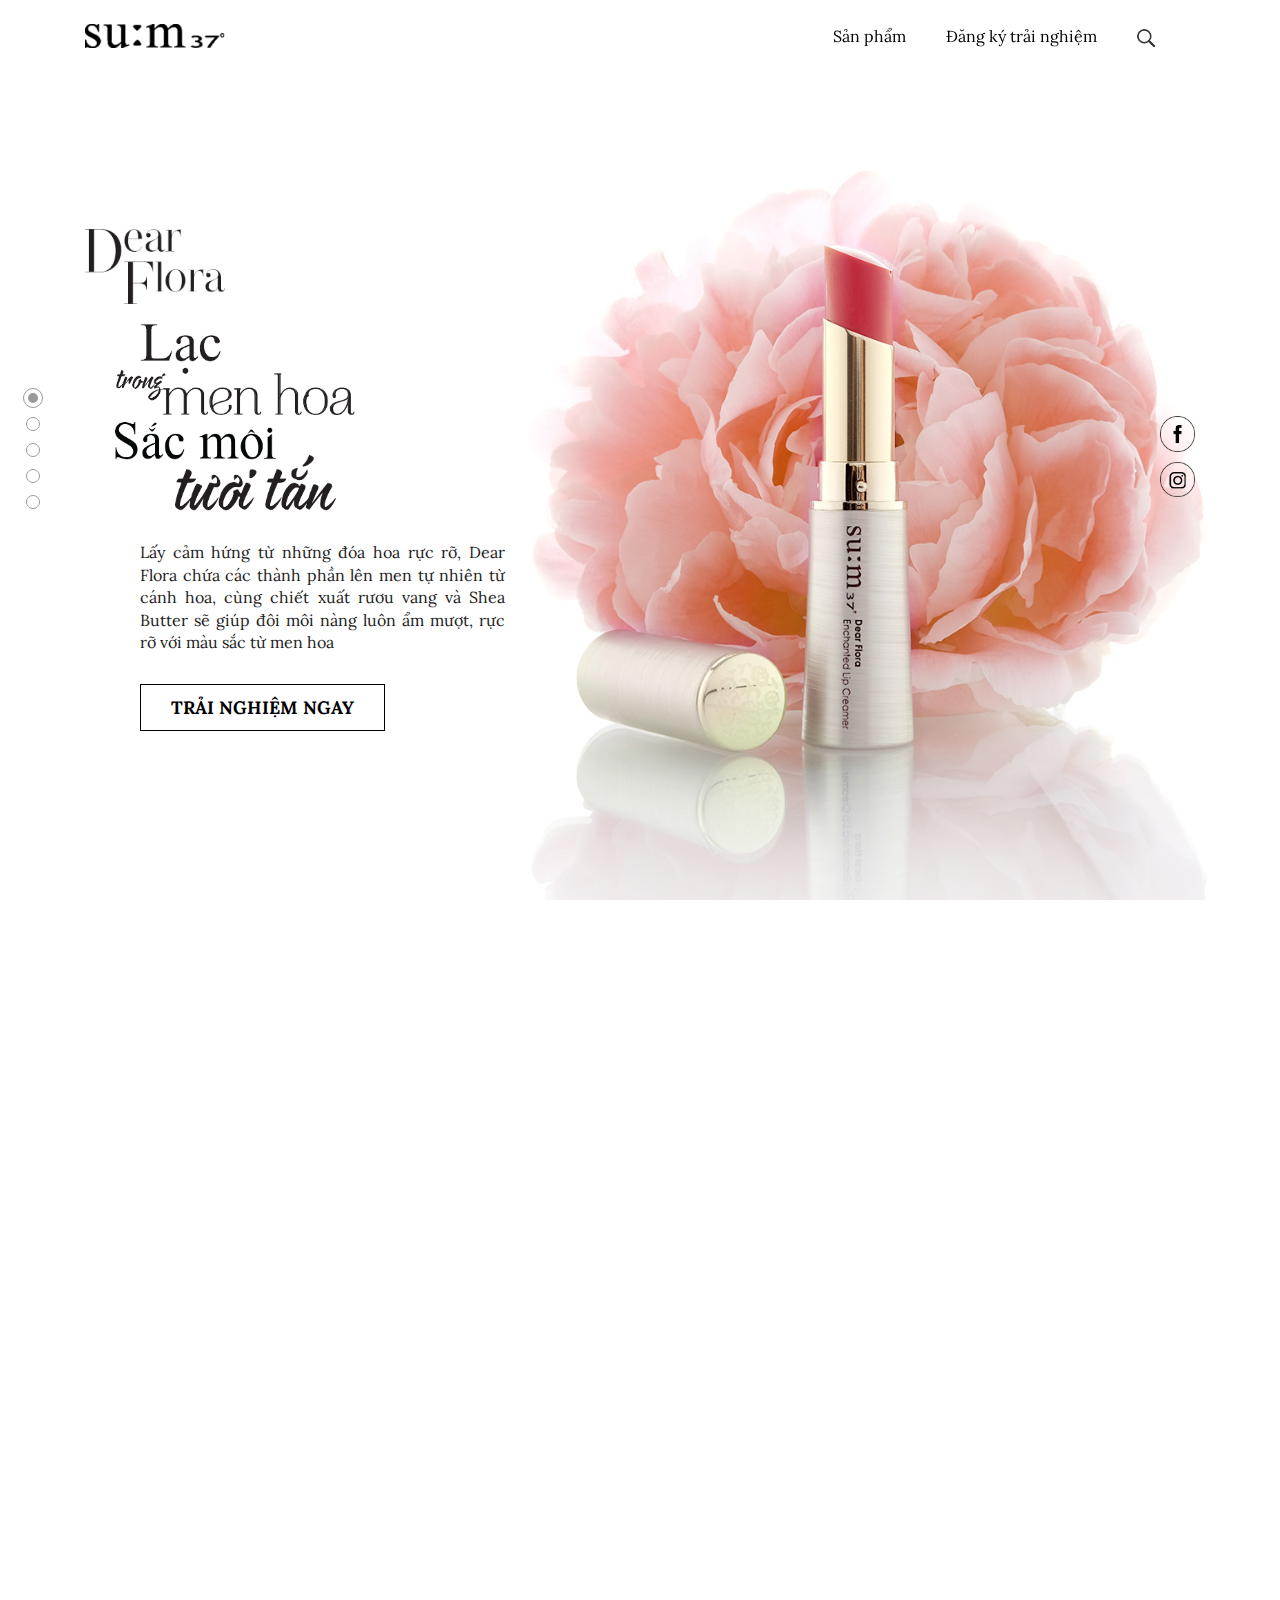
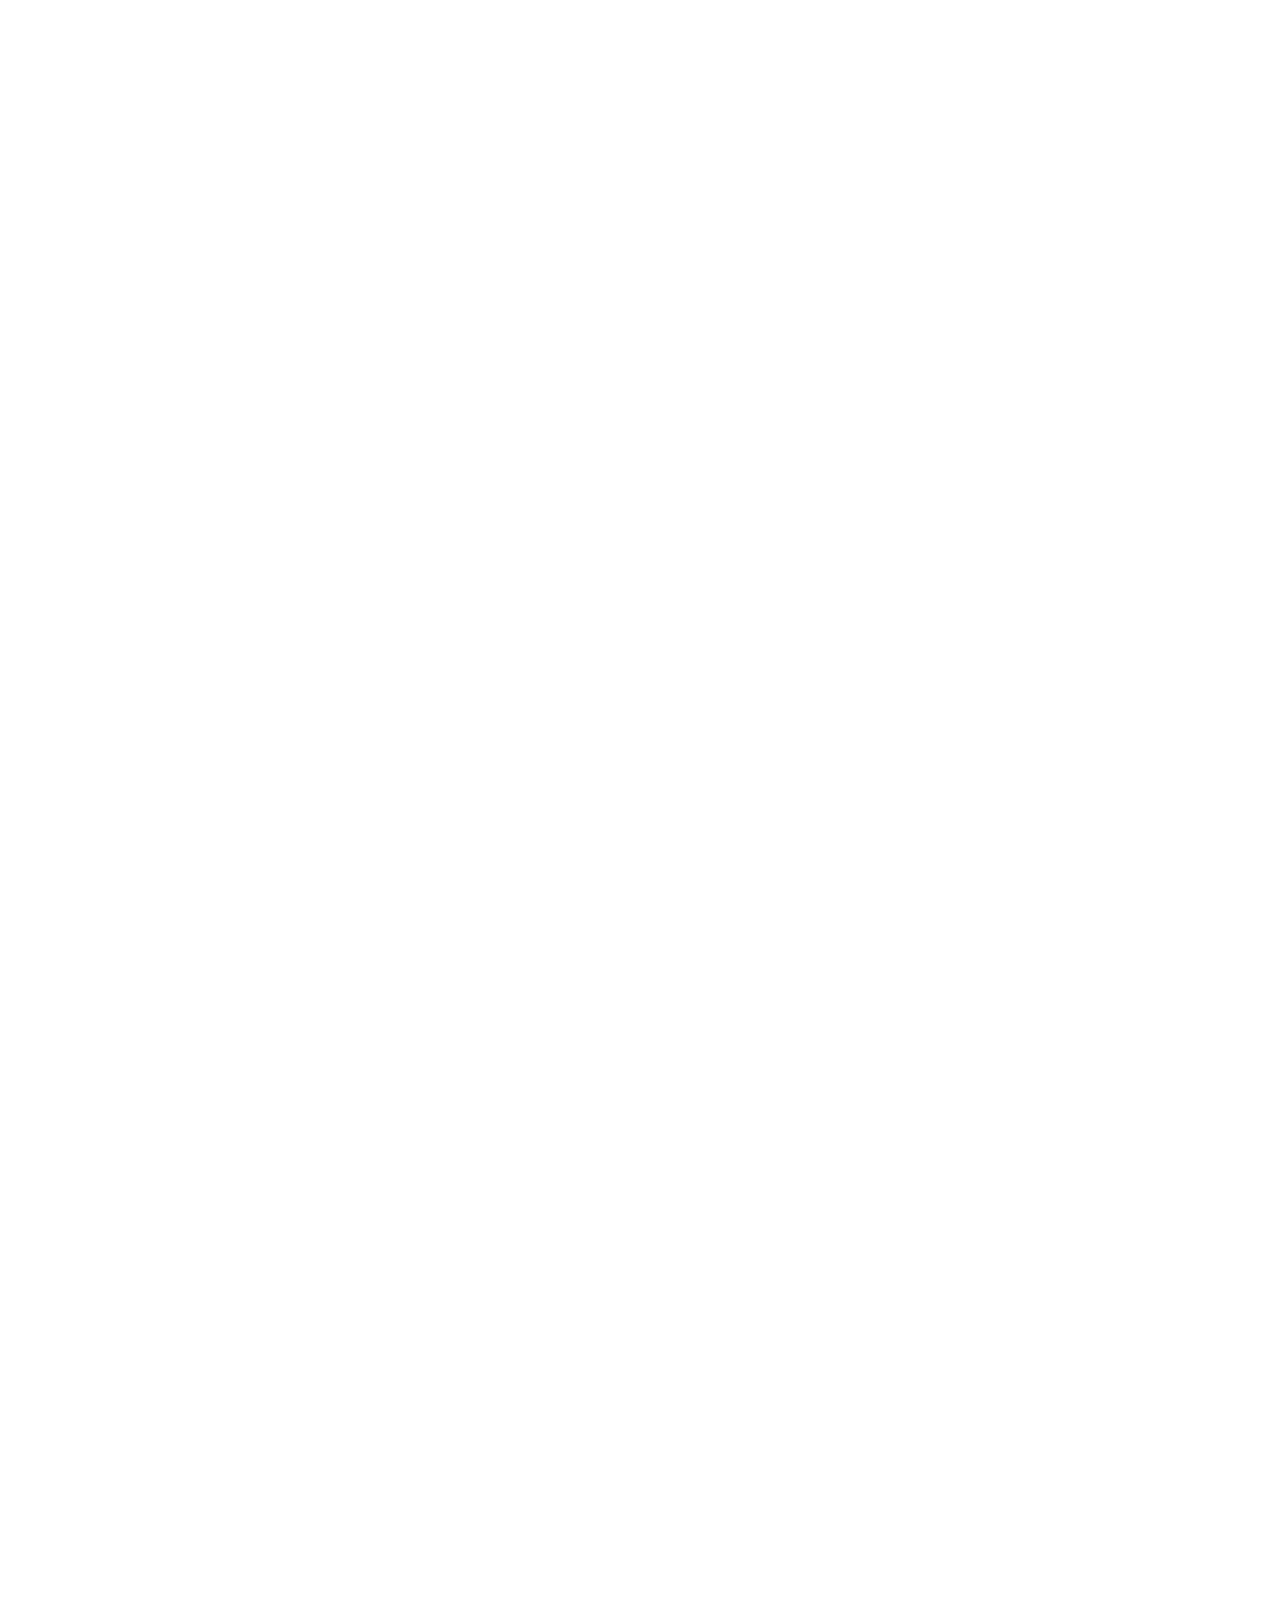
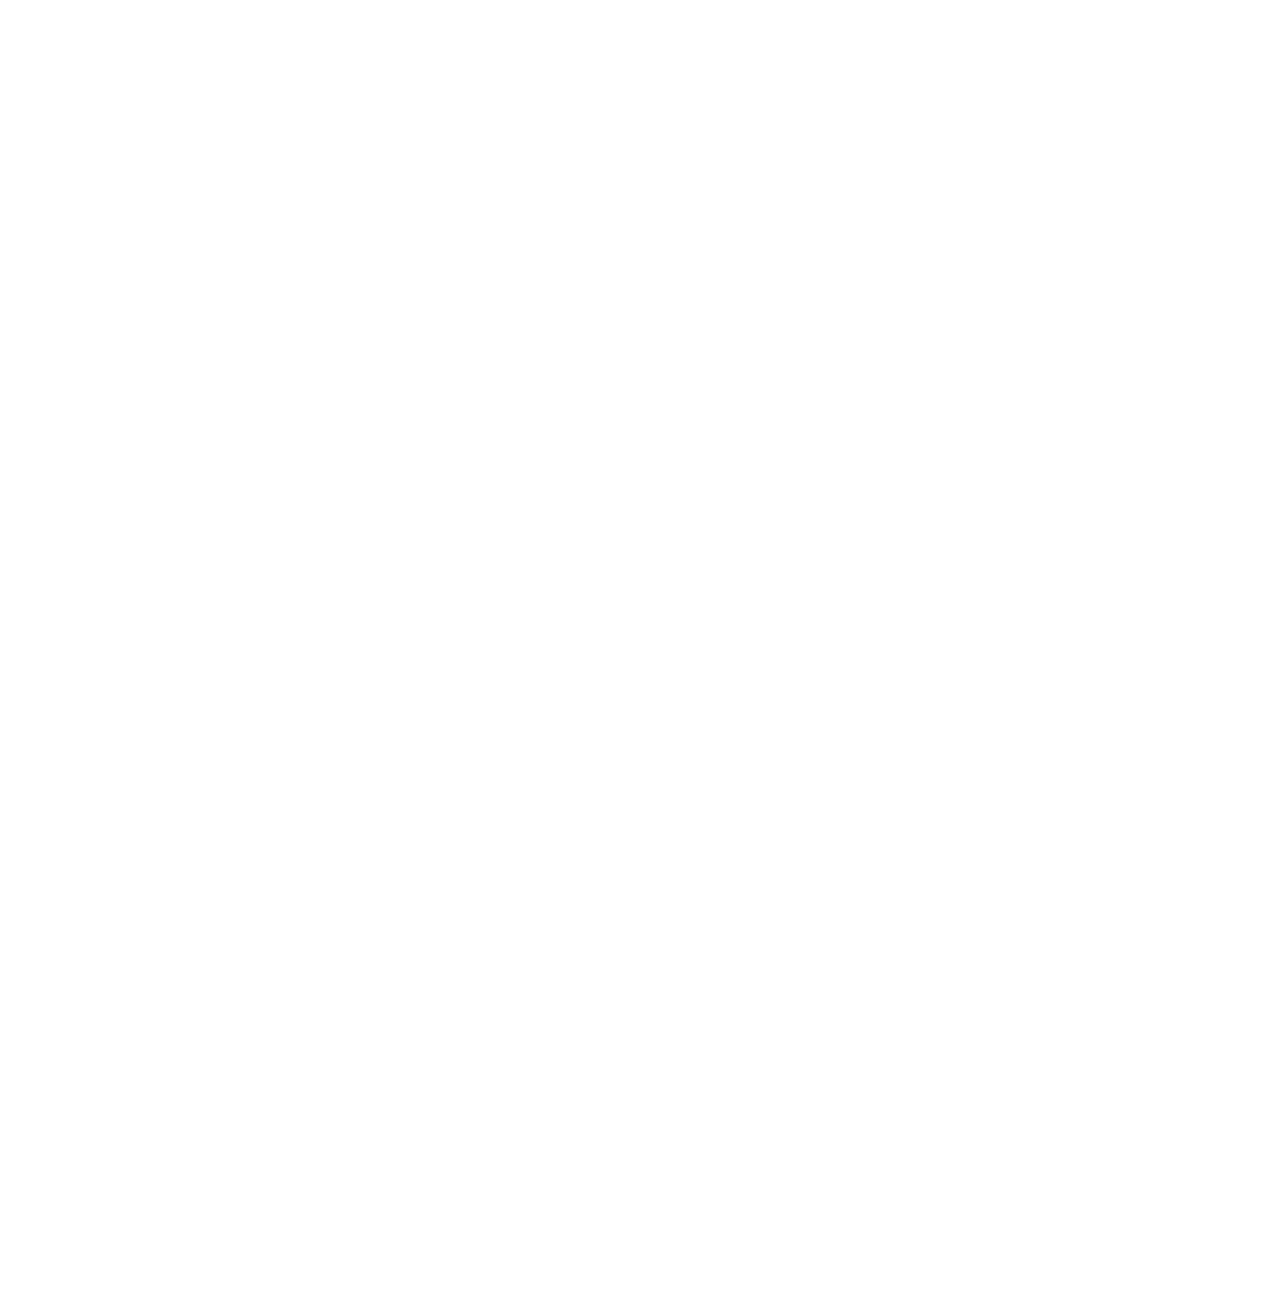
==== commit 470d8490: "update feedback" ====
--- a/index.html
+++ b/index.html
@@ -36,8 +36,7 @@
             </span>
             <span class="gif-mobile"><a href="#register"><img class="img-responsive" src="images/ic_gif_mobile.png"></a></span>
             <ul id="menu-sum" class="nav-menu style-menu-header">
-                <li data-menuanchor="story"><a href="#story">Câu chuyện của su:m37o</a></li>
-                <li data-menuanchor="secret"><a href="#secret">Secret Essence / Phép màu hồi sinh làn da</a></li>
+                <li data-menuanchor="discover"><a href="#discover">Sản phẩm</a></li>
                 <li data-menuanchor="register"><a href="#register">Đăng ký trải nghiệm</a></li>
                 <li><a href="javascript: void(0)"><img src="images/ic-search.png" alt=""></a></li>
             </ul>
@@ -52,7 +51,7 @@
                         <div class="under-img-sct">
                             <img class="img-text-1 img-responsive" src="images/section_1_1.png">
                             <span class="text-s-1">Lấy cảm hứng từ những đóa hoa rực rỡ, Dear Flora chứa các thành phần lên men tự nhiên từ cánh hoa, cùng chiết xuất rươu vang và Shea Butter sẽ giúp đôi môi nàng luôn ẩm mượt, rực rỡ với màu sắc từ men hoa</span>
-                            <a class="btn-style-link style-strong" href="#register">TRẢI NGHIỆM NGAY</a>
+                            <a class="m-l-25 btn-style-link style-strong" href="#register">TRẢI NGHIỆM NGAY</a>
                         </div>
                     </div>
                     <ul class="list-social">
@@ -101,6 +100,18 @@
                 </div>
                 <div class="wrap-owl-5">
                     <div class="center-mode-owl owl-carousel owl-theme">
+                        <div class="item" data-toggle="modal" data-id="#modalDetailProd_6">
+                            <div class="pri-img-item">
+                                <img src="images/slide_5_6.png">
+                            </div>
+                            <span class="name">Secret Essence</span>
+                        </div>
+                        <div class="item" data-toggle="modal" data-id="#modalDetailProd_3">
+                            <div class="pri-img-item">
+                                <img src="images/slide_5_3.png">
+                            </div>
+                            <span class="name">Dear Flora</span>
+                        </div>
                         <div class="item" data-toggle="modal" data-id="#modalDetailProd_1">
                             <div class="pri-img-item">
                                 <img src="images/slide_5_1.png">
@@ -113,12 +124,7 @@
                             </div>
                             <span class="name">Skin Saver Cleansing</span>
                         </div>
-                        <div class="item" data-toggle="modal" data-id="#modalDetailProd_3">
-                            <div class="pri-img-item">
-                                <img src="images/slide_5_3.png">
-                            </div>
-                            <span class="name">Dear Flora</span>
-                        </div>
+                        
                         <div class="item" data-toggle="modal" data-id="#modalDetailProd_4">
                             <div class="pri-img-item">
                                 <img src="images/slide_5_4.png">
@@ -131,12 +137,7 @@
                             </div>
                             <span class="name">White Award</span>
                         </div>
-                        <div class="item" data-toggle="modal" data-id="#modalDetailProd_6">
-                            <div class="pri-img-item">
-                                <img src="images/slide_5_6.png">
-                            </div>
-                            <span class="name">ABC</span>
-                        </div>
+                        
                     </div>
                     <div class="effect-water-owl">
                         <img class="img-responsive" src="images/img-rgt-2-1.png" alt="" />
@@ -162,7 +163,7 @@
                                     </div>
                                     <div class="right-localtion">
                                         <div class="title-form">Đăng kí trải nghiệm</div>
-                                        <div class="group-ip m-b-15">
+                                        <div class="group-ip m-b-20">
                                             <div class="group-inline lb-text">
                                                 <label>Họ tên:</label>
                                             </div>
@@ -171,7 +172,7 @@
                                                 <span class="has-err md-hide">Vui lòng nhập thông tin</span>
                                             </div>
                                         </div>
-                                        <div class="group-ip m-b-15">
+                                        <div class="group-ip m-b-20">
                                             <div class="group-inline lb-text">
                                                 <label>Email:</label>
                                             </div>
@@ -180,7 +181,7 @@
                                                 <span class="has-err md-hide">Vui lòng nhập thông tin</span>
                                             </div>
                                         </div>
-                                        <div class="group-ip m-b-15">
+                                        <div class="group-ip m-b-20">
                                             <div class="group-inline lb-text">
                                                 <label>Điện thoại:</label>
                                             </div>
@@ -189,7 +190,10 @@
                                                 <span class="has-err md-hide">Vui lòng nhập thông tin</span>
                                             </div>
                                         </div>
-                                        <div class="des-localion"><strong>Bạn đăng ký mẫu thử tại</strong></div>
+                                        <div class="des-localion">
+                                            <div><strong>Bạn đăng ký mẫu thử tại</strong></div>
+                                            <strong>(chọn 1 trong 2):</strong>
+                                        </div>
                                         <div class="group-radio-location">
                                             <label for="hcm" class="m-b-5">
                                                 <input id="hcm" type="radio" name="location">
--- a/css/style.css
+++ b/css/style.css
@@ -179,7 +179,7 @@
 	display: block;
 	padding-left: 25px;
 	text-align: justify;
-	margin: 15px 0px 20px 0px;
+	margin: 30px 0px 30px 0px;
     font-size: 16px;
 }
 .col-left-section-1{
@@ -381,7 +381,7 @@
 	width: 100%;
 	max-width: 375px;
 	position: absolute;
-	bottom: 41px;
+	bottom: 45px;
 	left: 50%;
 	-webkit-transform: translateX(-50%);
 	-ms-transform: translateX(-50%);
@@ -437,9 +437,9 @@
     padding-top: 20px;
 }
 #form-contact-box{
-	padding: 40px 50px 35px 50px;
+	padding: 50px 60px;
 	position: relative;
-	max-width: 700px;
+	max-width: 850px;
 	margin: 25px auto 0px auto;
     z-index: 5;
     background-color: #FFF;
@@ -448,8 +448,8 @@
 }
 .f-contact .des-contact{
 	margin-bottom: 0;
-	width: 50%;
-    margin-top: -55px;
+	width: 55%;
+    margin-top: -65px;
 }
 .f-contact .left-infor-user{
 	float: left;
@@ -526,8 +526,8 @@
 	display: table-cell;
 }
 .f-contact .group-ip .lb-text{
-    width: 90px;
-    font-size: 16px;
+    width: 95px;
+    font-size: 17px;
 }
 .btn-submit.btn-style-link{
     background-color: #c54044;
@@ -538,7 +538,7 @@
     max-width: 200px;
     border: none;
     padding: 8px 10px;
-    margin-top: 5px;
+    margin-top: 15px;
 }
 .none-action{
 	pointer-events: none;
@@ -556,12 +556,12 @@
 #form-contact-box .f-rose-3{
     position: absolute;
     z-index: 5;
-    width: 290px;
+    width: 325px;
     left: -60px;
     bottom: -85px;
 }
 .f-contact .title-form{
-	font-size: 20px;
+	font-size: 26px;
 	font-weight: 600;
 	display: block;
 	text-align: left;
@@ -640,7 +640,7 @@
 }
 .br-section-2{
 	background-image: url('../images/background_2.jpg');
-	background-size: 100% 100%;
+	/*background-size: 100% 100%;*/
 }
 
 .br-section-3{
@@ -812,7 +812,7 @@
 	display: none;
 	font-size: 20px;
 	text-align: center;
-	margin-top: 10px;
+	margin-top: 20px;
 	font-family: 'VNFNarzissRegular';
 }
 .center-mode-owl .center .item .name{
@@ -827,19 +827,20 @@
 	position: absolute;
 	top: 50%;
 	left: 50%;
-    margin-top: -4px;
-    margin-left: -4px;
-    width: 8px;
-    height: 8px;
+    margin-top: -3px;
+    margin-left: -3px;
+    width: 6px;
+    height: 6px;
 	border-radius: 50%;
 	background-color: #999;
 }
 .center-mode-owl.owl-theme .owl-dots .owl-dot span{
-	width: 16px;
-	height: 16px;
+	width: 10px;
+	height: 10px;
 	position: relative;
 	background-color: transparent;
 	border: 1px solid #999;
+	margin: 4px;
 }
 
 .owl-container-4.owl-theme .owl-dots .owl-dot.active span, .owl-theme .owl-dots .owl-dot:hover span{
@@ -851,10 +852,10 @@
 	position: absolute;
 	top: 50%;
 	left: 50%;
-	margin-top: -4px;
-    margin-left: -4px;
-    width: 8px;
-    height: 8px;
+	margin-top: -3px;
+    margin-left: -3px;
+    width: 6px;
+    height: 6px;
 	border-radius: 50%;
 	background-color: #999;
 }
@@ -926,6 +927,7 @@
 	width: 20px;
 	height: 20px;
 	z-index: 6;
+    cursor: pointer;
 }
 .modal-detail-prod .modal-content{
     border-radius: 0;
@@ -1678,7 +1680,8 @@
 	}
 	.f-contact .right-localtion{
 		margin-top: 20px;
-	    padding-right: 35px;
+	    padding-right: 0;
+	    padding-left: 0;
 	}
 	.right-localtion .des-localion>span{
 		display: block;
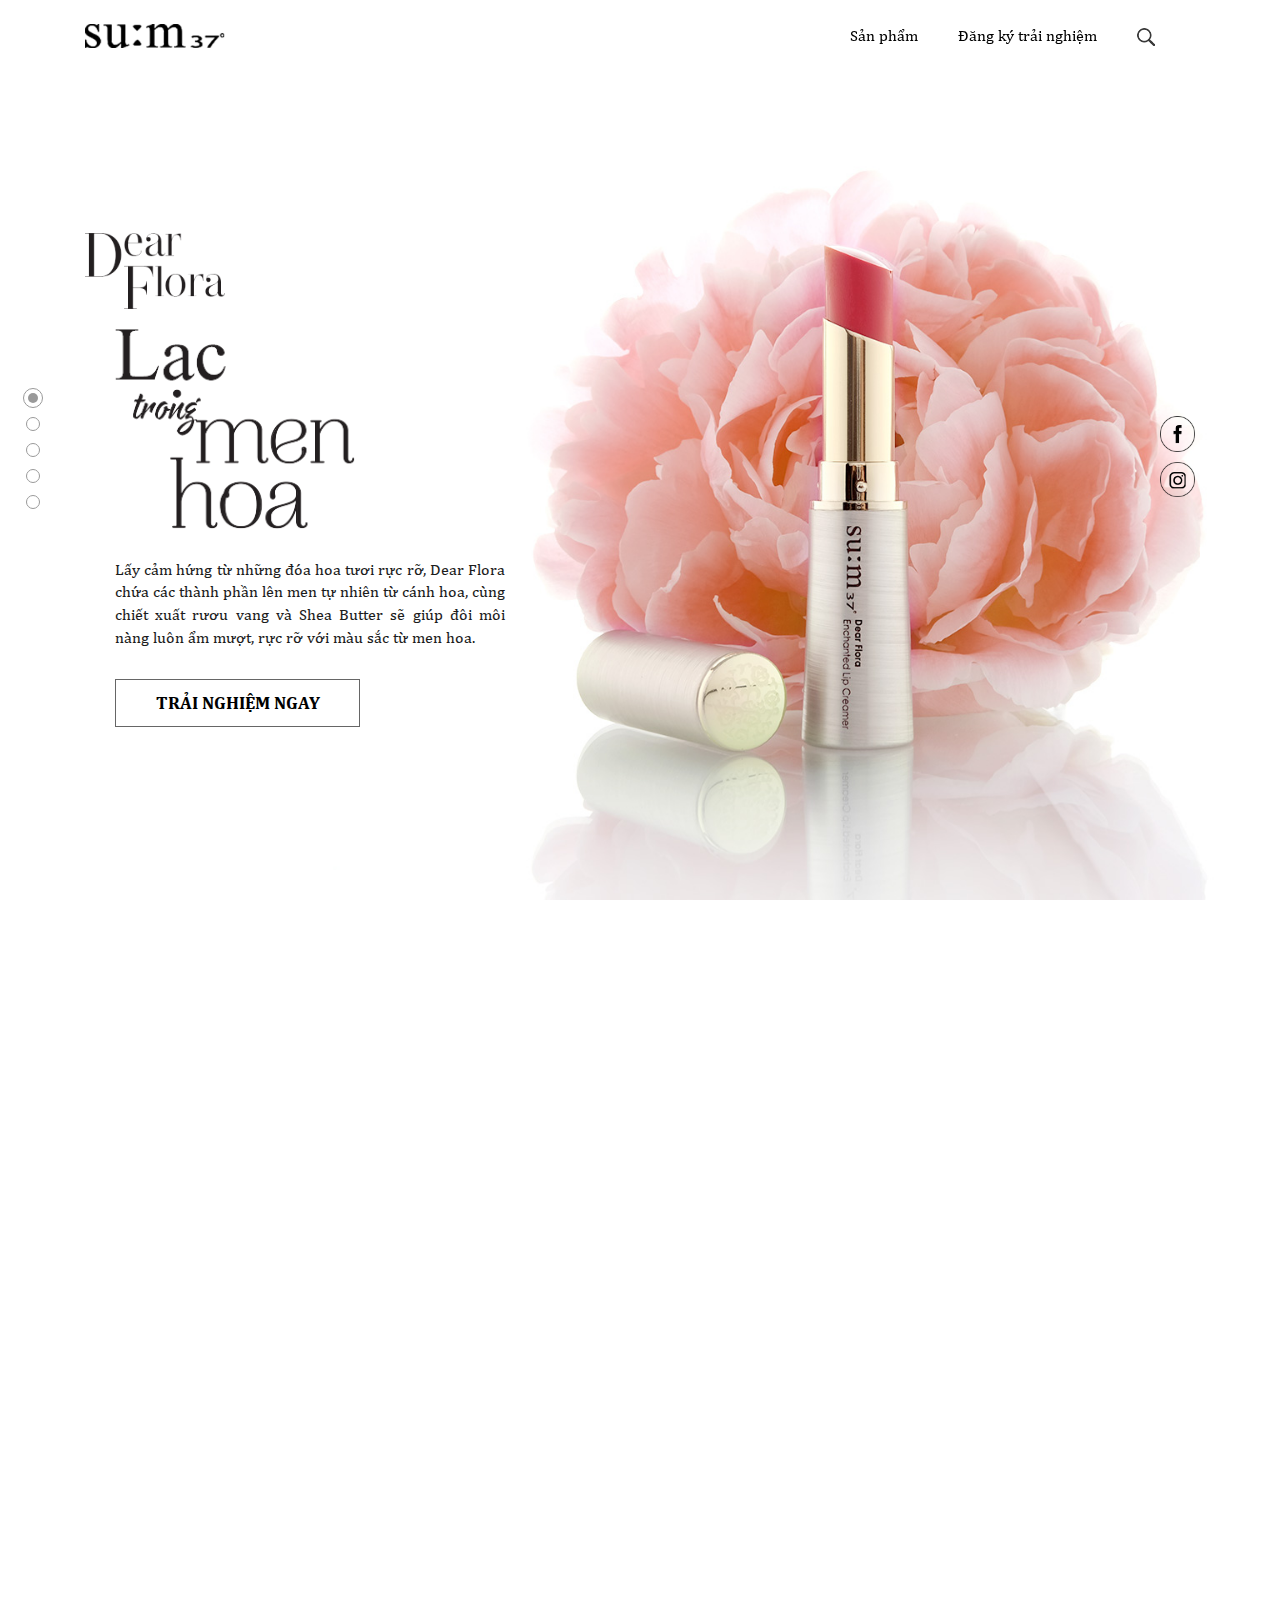
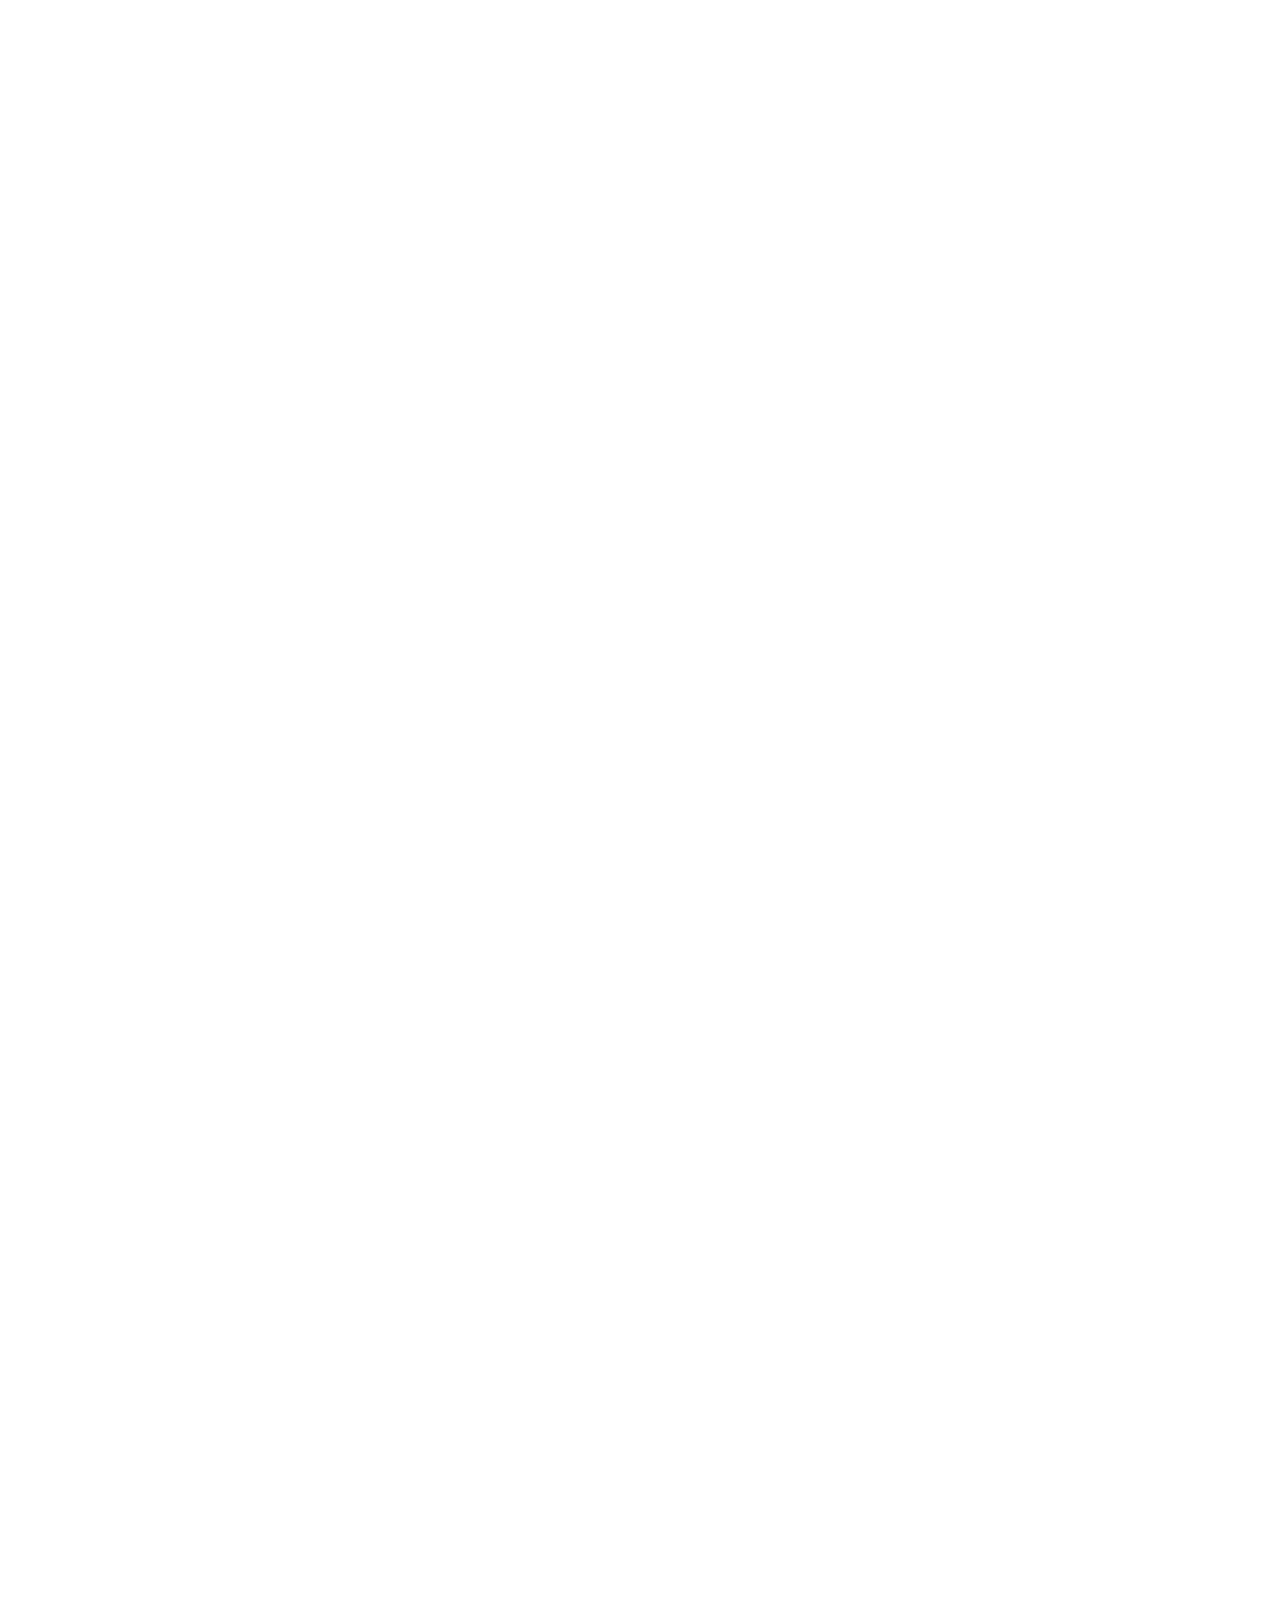
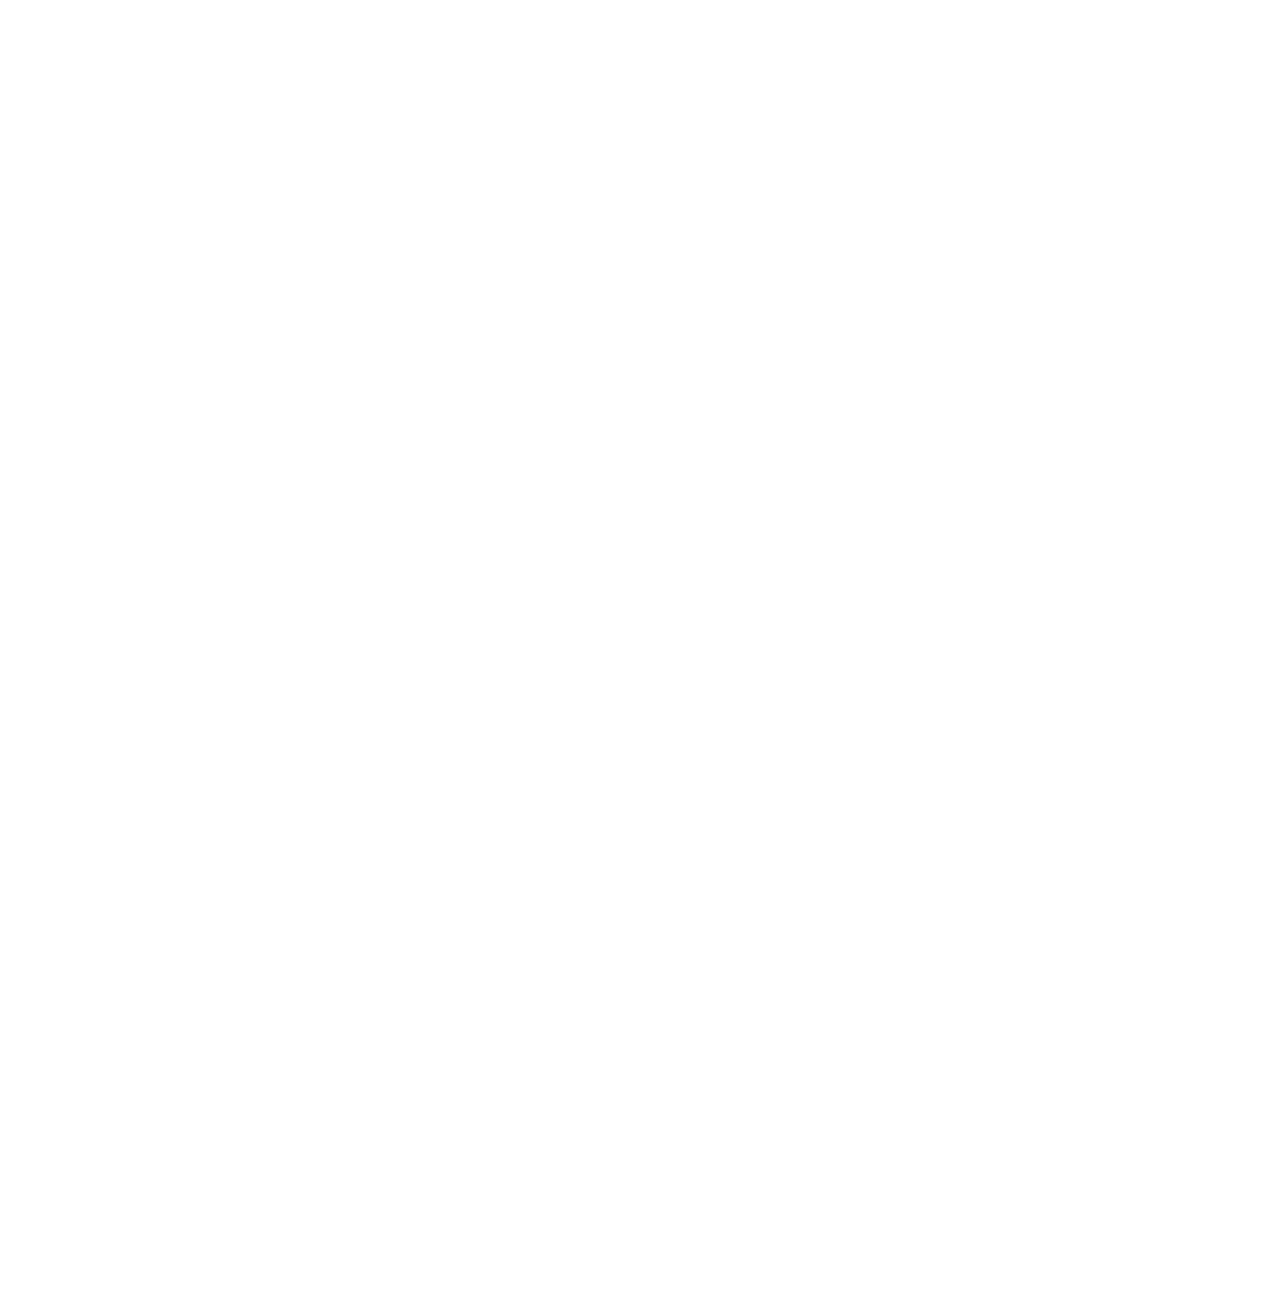
==== commit 6b0bc1d7: "update latest code" ====
--- a/index.html
+++ b/index.html
@@ -50,8 +50,8 @@
                         <img class="img-sct-1 img-responsive" src="images/section_1.png">
                         <div class="under-img-sct">
                             <img class="img-text-1 img-responsive" src="images/section_1_1.png">
-                            <span class="text-s-1">Lấy cảm hứng từ những đóa hoa rực rỡ, Dear Flora chứa các thành phần lên men tự nhiên từ cánh hoa, cùng chiết xuất rươu vang và Shea Butter sẽ giúp đôi môi nàng luôn ẩm mượt, rực rỡ với màu sắc từ men hoa</span>
-                            <a class="m-l-25 btn-style-link style-strong" href="#register">TRẢI NGHIỆM NGAY</a>
+                            <span class="text-s-1">Lấy cảm hứng từ những đóa hoa tươi rực rỡ, Dear Flora chứa các thành phần lên men tự nhiên từ cánh hoa, cùng chiết xuất rươu vang và Shea Butter sẽ giúp đôi môi nàng luôn ẩm mượt, rực rỡ với màu sắc từ men hoa.</span>
+                            <a class="btn-style-link style-strong" href="#register">TRẢI NGHIỆM NGAY</a>
                         </div>
                     </div>
                     <ul class="list-social">
@@ -67,8 +67,7 @@
             <div class="s-container">
                 <div class="col-right-section-2">
                     <img class="img-responsive" src="images/section_2.png" />
-                    <span class="text-s-2">Air Rising Glow Cover Metal Cushion cùng hạt phấn siêu nhỏ, giúp kem nền tan ra, khít chặt vào da, cho do căng mịn không tì vết. Với khả năng làm mát tức thì cùng độ chống nắng cao, làn da sẽ giữ nguyên độ sáng bóng suốt 24h đồng hồ.</span>
-                    <a class="btn-style-link style-strong" href="#">XEM NGAY</a>
+                    <span class="text-s-2"><strong>Air Rising Glow Cover Metal Cushion</strong> cùng hạt phấn siêu nhỏ, giúp kem nền tan ra, khít chặt vào da, cho do căng mịn không tì vết. Với khả năng làm mát tức thời cùng độ chống nắng cao, làn da sẽ giữ nguyên độ sáng bóng suốt 24h đồng hồ.</span>
                 </div>
             </div>
         </div>
@@ -79,7 +78,7 @@
                     <img class="img-sct-3 img-responsive" src="images/section_3.png">
                     <div class="under-img-sct">
                         <img class="img-text-3 img-responsive" src="images/section_3_1.png">
-                        <span class="text-s-3">Cùng khám phá bí mật ẩn sau vẻ đẹp thuần khiết, tinh khôi của nàng thơ Đặng Thu Thảo</span>
+                        <span class="text-s-3">Cùng khám phá bí mật ẩn sau vẻ đẹp thuần khiết, tinh khôi của nàng thơ Đặng Thu Thảo.</span>
                     </div>
                 </div>
             </div>
@@ -104,7 +103,7 @@
                             <div class="pri-img-item">
                                 <img src="images/slide_5_6.png">
                             </div>
-                            <span class="name">Secret Essence</span>
+                            <span class="name">Air Rising TF</span>
                         </div>
                         <div class="item" data-toggle="modal" data-id="#modalDetailProd_3">
                             <div class="pri-img-item">
@@ -159,11 +158,11 @@
                                 <div class="clearfix">
                                     <div class="left-infor-user">
                                         <img class="img-responsive img-left-contact" src="images/images-left-form-contact.png" alt="images-left-form-contact.png" />
-                                        <p class="des-contact">Ut wisi enim ad minim veniam, quis nostrud exerci tation ullamcorper suscipit lobortis nisl ut aliquip ex ea commodo consequat.</p>
+                                        <p class="des-contact">Hoà nhịp vũ điệu mùa xuân với những món quà đáng yêu mà sum:37 dành tặng cho vẻ đẹp của riêng bạn.</p>
                                     </div>
                                     <div class="right-localtion">
-                                        <div class="title-form">Đăng kí trải nghiệm</div>
-                                        <div class="group-ip m-b-20">
+                                        <div class="title-form"><div>Đăng ký để nhận ngay</div><div>Voucher quà tặng</div></div>
+                                        <div class="group-ip m-b-15">
                                             <div class="group-inline lb-text">
                                                 <label>Họ tên:</label>
                                             </div>
@@ -172,7 +171,7 @@
                                                 <span class="has-err md-hide">Vui lòng nhập thông tin</span>
                                             </div>
                                         </div>
-                                        <div class="group-ip m-b-20">
+                                        <div class="group-ip m-b-15">
                                             <div class="group-inline lb-text">
                                                 <label>Email:</label>
                                             </div>
@@ -181,7 +180,7 @@
                                                 <span class="has-err md-hide">Vui lòng nhập thông tin</span>
                                             </div>
                                         </div>
-                                        <div class="group-ip m-b-20">
+                                        <div class="group-ip m-b-15">
                                             <div class="group-inline lb-text">
                                                 <label>Điện thoại:</label>
                                             </div>
@@ -191,7 +190,7 @@
                                             </div>
                                         </div>
                                         <div class="des-localion">
-                                            <div><strong>Bạn đăng ký mẫu thử tại</strong></div>
+                                            <div><strong>Bạn đăng ký nhận voucher tại</strong></div>
                                             <strong>(chọn 1 trong 2):</strong>
                                         </div>
                                         <div class="group-radio-location">
@@ -306,14 +305,17 @@
                             <div class="contain-right-modal">
                                 <span class="name">Air Rising TF</span>
                                 <div class="des">
-                                <p>Dòng trang điểm nền Air Rising mang lại vẻ đẹp tự nhiên, mịn màng cho làn da<br/>Chứa chiết xuất 7 loại hoa lên men giúp cấp ẩm và chống oxy hóa ưu việt, cùng thành phần Cytosis được lên men tự nhiên từ hơn 80 loại thảo dược tinh túy, Air Rising mang lại cho nàng một lớp nền căng mướt đầy sinh khí</p>
+                                <div>
+                                	<p class="m-b-10">Dòng trang điểm nền Air Rising mang lại vẻ đẹp tự nhiên, mịn màng cho làn da </p>
+                                	<p>Chứa chiết xuất 7 loại hoa lên men giúp cấp ẩm và chống oxy hóa ưu việt, cùng thành phần Cytosis được lên men tự nhiên từ hơn 80 loại thảo dược tinh túy, Air Rising mang lại cho nàng một lớp nền căng mướt đầy sinh khí</p>
+                                </div>
                                 </div>
                                 <div class="product-int">
                                     <span class="title">SẢN PHẨM TIÊU BIỂU</span>
                                     <ul>
                                         <li data-id="detail-modal-product-6" class="view-detail-price">
                                             <img class="img-responsive" src="images/img-product-6-popup.png">
-                                            <span>Secret Essence</span>
+                                            <span>Air Rising TF Glow Cover Metal Cushion</span>
                                         </li>
                                     </ul>
                                 </div>
@@ -329,7 +331,8 @@
                                 <span class="name">Air Rising TF Glow Cover Metal Cushion</span>
                                 <span class="price">1.100.000 VNĐ / 15g*2</span>
                                 <div class="des">
-                                    <p class="m-b-10">Dòng Cushion làm mát tức thời vô cùng độc đáo của su:m37 với thiết kế Metal Plate - miếng kim loại kháng khuẩn giúp làm mát và bảo quản sản phẩm tối đa.<br/>Sản phẩm chứa các hạt phấn siêu nhỏ Elastic Cover Powder giúp kem nền tan ra, khít chặt vào da, tăng độ bền tối da, cho da căng bóng suốt ngày dài</p>
+                                    <p class="m-b-10">Dòng Cushion làm mát tức thời vô cùng độc đáo của su:m37 với thiết kế Metal Plate - miếng kim loại kháng khuẩn giúp làm mát và bảo quản sản phẩm tối đa</p>
+                                    <p>Sản phẩm chứa các hạt phấn siêu nhỏ Elastic Cover Powder giúp kem nền tan ra, khít chặt vào da, tăng độ bền tối da, cho da căng bóng suốt ngày dài</p>
                                 </div>
                             </div>
                         </div>
--- a/css/fonts.css
+++ b/css/fonts.css
@@ -81,7 +81,7 @@
     }
 }
 
-/*
+
 @font-face {
     font-family: 'Cambria';
     src: url('fonts/Cambria.eot');
@@ -92,7 +92,20 @@
          url('fonts/Cambria.svg#Cambria') format('svg');
     font-weight: 400;
     font-style: normal;
-}*/
+}
+
+
+@font-face {
+    font-family: 'Cambria';
+    src: url('fonts/Cambria-Bold.eot');
+    src: url('fonts/Cambria-Bold.eot?#iefix') format('embedded-opentype'),
+         url('fonts/Cambria-Bold.woff2') format('woff2'),
+         url('fonts/Cambria-Bold.woff') format('woff'),
+         url('fonts/Cambria-Bold.ttf') format('truetype'),
+         url('fonts/Cambria-Bold.svg#Cambria-Bold') format('svg');
+    font-weight: 600;
+    font-style: normal;
+}
 
 @font-face {
     font-family: 'VNFNarzissRegular';
@@ -104,14 +117,13 @@
          url('fonts/VNFNarzissRegular.svg#VNFNarzissRegular') format('svg');
 }
 
-/*@font-face {
-    font-family: 'Cambria';
-    src: url('fonts/Cambria-Bold.eot');
-    src: url('fonts/Cambria-Bold.eot?#iefix') format('embedded-opentype'),
-         url('fonts/Cambria-Bold.woff2') format('woff2'),
-         url('fonts/Cambria-Bold.woff') format('woff'),
-         url('fonts/Cambria-Bold.ttf') format('truetype'),
-         url('fonts/Cambria-Bold.svg#Cambria-Bold') format('svg');
-    font-weight: 600;
-    font-style: normal;
-}*/+@font-face {
+    font-family: 'SVNCiaoBella';
+    src: url('fonts/SVNCiaoBella.eot');
+    src: url('fonts/SVNCiaoBella.eot') format('embedded-opentype'),
+         url('fonts/SVNCiaoBella.woff2') format('woff2'),
+         url('fonts/SVNCiaoBella.woff') format('woff'),
+         url('fonts/SVNCiaoBella.ttf') format('truetype'),
+         url('fonts/SVNCiaoBella.svg#SVNCiaoBella') format('svg');
+}
+
--- a/css/style.css
+++ b/css/style.css
@@ -1,7 +1,7 @@
 body{
 	font-size: 14px;
-	/*font-family: 'Cambria', Georgia, serif !important;*/
-	font-family: 'Lora', serif;
+	font-family: 'Cambria', Georgia, serif !important;
+	/*font-family: 'Lora', serif;*/
 	color: #1c1c1c;
     font-weight: 400;
     line-height: 1.4128;
@@ -177,7 +177,7 @@
 }
 .col-left-section-1 .text-s-1{
 	display: block;
-	padding-left: 25px;
+	/*padding-left: 25px;*/
 	text-align: justify;
 	margin: 30px 0px 30px 0px;
     font-size: 16px;
@@ -188,7 +188,7 @@
 .btn-style-link{
 	font-size: 18px;
 	display: inline-block;
-	border: 1px solid #000;
+	border: 1px solid #666666;
 	padding: 10px 12px;
 	color: #000;
 	-webkit-transition: all 0.3s;
@@ -240,6 +240,7 @@
 	margin: 25px 0px;
 	font-size: 16px;
 	text-align: justify;
+	margin-left: 15px;
 }
 .under-parent-index{
 	z-index: 50 !important;
@@ -260,7 +261,7 @@
 	width: 75%;
 }
 .col-left-section-3 .img-text-3{
-	margin: 50px 0px 30px 0px;
+	margin: 50px 0px 40px 0px;
 }
 .col-left-section-3 .text-s-3{
 	display: block;
@@ -437,7 +438,7 @@
     padding-top: 20px;
 }
 #form-contact-box{
-	padding: 50px 60px;
+	padding: 40px 60px;
 	position: relative;
 	max-width: 850px;
 	margin: 25px auto 0px auto;
@@ -448,14 +449,13 @@
 }
 .f-contact .des-contact{
 	margin-bottom: 0;
-	width: 55%;
-    margin-top: -65px;
+    margin-top: 20px;
+    margin-left: 55px;
 }
 .f-contact .left-infor-user{
 	float: left;
     width: 55%;
-    padding-right: 30px;
-    /*border-right: 1px solid #ccc;*/
+    padding-right: 78px;
     position: relative;
 	z-index: 15;
 }
@@ -469,7 +469,8 @@
 .right-localtion .des-localion{
 	display: block;
 	margin-bottom: 15px;
-	font-size: 16px;
+	font-size: 18px;
+	font-family: 'SVNCiaoBella';
 }
 .group-radio-location>label{
 	display: inline-block;
@@ -561,15 +562,16 @@
     bottom: -85px;
 }
 .f-contact .title-form{
-	font-size: 26px;
+	font-size: 17px;
 	font-weight: 600;
 	display: block;
 	text-align: left;
 	margin-bottom: 20px;
-	font-family: 'VNFNarzissRegular';
+	font-family: 'Cambria';
+	text-align: center;
 }
 .f-contact .img-left-contact{
-
+	max-width: 90%;
 }
 footer{
 	position: absolute;
@@ -812,7 +814,7 @@
 	display: none;
 	font-size: 20px;
 	text-align: center;
-	margin-top: 20px;
+	margin-top: 30px;
 	font-family: 'VNFNarzissRegular';
 }
 .center-mode-owl .center .item .name{
@@ -1004,217 +1006,51 @@
     padding: 20px 15px;
 }
 .contain-rgt-1{
-	width: 520px;
-	margin: 0 auto;
-	color: #000;
-	text-align: center;
-}
-.contain-rgt-1 .rgt-rose-1{
-	position: absolute;
-	top: 30px;
-	right: 50px;
-	z-index: 2;
-	width: 90px;
-}
-.contain-rgt-1 .rgt-rose-2{
-	position: absolute;
-	top: 50%;
-	right: 30%;
-	z-index: 2;
-	width: 45px;
-}
-.contain-rgt-1 .rgt-rose-3{
-	position: absolute;
-	top: -30px;
-	left: -30px;
-	z-index: 2;
-	width: 90px;
-}
-.contain-rgt-1 .title{
+	padding: 60px 15px;
+    position: relative;
+    max-width: 700px;
+    width: 100%;
+    margin: 25px auto 0px auto;
+    z-index: 5;
+    background-color: #FFF;
+    border: 7px solid #f4ebda;
+    border-radius: 5px;
+}
+.confirmation-1{
+	background-image: url('../images/background_confirmation.jpg');
+    background-repeat: no-repeat;
+    background-position: top left;
+    background-size: cover;
+    background-color: #fff;
+    overflow: hidden;
+
+}
+.confirmation-1 .title{
 	font-family: 'VNFNarzissRegular';
-	font-size: 38px;
-	display: block;
-	text-align: center;
-	color: #000;
-}
-.contain-rgt-1 .rgt-text{
-	position: relative;
-	z-index: 5;
-}
-.contain-rgt-1 .des{
-	/*font-weight: 600;*/
-	color: #000;
-	display: block;
-	text-align: center;
-	margin-top: 10px;
-	margin-bottom: 10px;
-	/*font-size: 13px;*/
-    font-style: italic;
-}
-.contain-rgt-1 .number-code{
-	font-family: 'VNFNarzissRegular';
-	font-weight: bold;
-	font-size: 50px;
-	display: block;
-	text-align: center;
+	font-size: 30px;
+}
+.confirmation-1 .code{
+    font-size: 50px;
+    margin: 15px 0px 0px 0px;
     letter-spacing: 14px;
-}
-.contain-rgt-1 .way-try{
-	display: block;
-	margin: 10px 0px 25px 0px;
-    font-style: italic;
-}
-.item-center-rgt.register-1{
-	background-color: #fdfbf5;
-}
-.wrap-btn-rgt{
-	position: relative;
-}
-.wrap-btn-rgt>a{
-	display: inline-block;
-	padding: 10px 15px;
-	font-family: 'VNFNarzissRegular';
-	box-shadow: 1px 2px 3px 1px #d3bea3;
-	color: #000;
-	width: 155px;
-	margin: 0px 20px;
-}
-.wrap-btn-rgt .v-line{
-	position: absolute;
-	left: 50%;
-	top: 50%;
-    margin-top: -20px;
-    display: block;
-    z-index: 2;
-    width: 1px;
-    height: 40px;
-	background-color: #000;
-}
-.wrap-btn-rgt .make-appointment{
-	color: #da9814;
-}
-.contain-rgt-1 .left-product{
-    width: 200px;
+    font-family: 'VNFNarzissRegular';
+    font-weight: 600;
+}
+
+.confirmation-1 .confirmation-img-1{
     position: absolute;
-    left: -50%;
-    bottom: -25px;
-    z-index: 3;
-}
-
-.register-2{
-	background-image: url('../images/bt-rgt-2.jpg');
-	background-repeat: no-repeat;
-	background-size: cover;
-	background-position: center;
-}
-.contain-rgt-2 .rgt-text{
-	text-align: center;
-	width: 580px;
-	margin: 0 auto;
-}
-.contain-rgt-2 .title{
-    display: block;
-    width: 275px;
-    margin: 0 auto;
-}
-.contain-rgt-2 .step-2-location{
-    margin-top: 30px;
-    margin-bottom: 10px;
-}
-.contain-rgt-2 .des{
-	font-family: 'VNFNarzissRegular';
-	font-weight: 600;
-    margin-top: 15px;
-    font-size: 16px;
-    margin-bottom: 15px;
-}
-.list-step-rgt-2{
-	margin: 0 auto;
-	/*float: left;*/
-	/*padding-left: 15px;*/
-}
-.list-step-rgt-2 li{
-	display: inline-block;
-	width: 145px;
-	float: left;
-}
-.list-step-rgt-2 li.dots{
-	width: 60px;
-	padding-top: 25px;
-}
-.list-step-rgt-2 li.dots img{
-	margin: 0 auto;
-}
-.list-step-rgt-2 .img-step img{
-	margin: 0 auto;
-	width: 50px;
-}
-.list-step-rgt-2 li span{
-	display: block;
-	margin: 15px -12px 0px -12px;
-}
-.rgt2-location{
-	border-bottom: 1px solid #000;
-	padding-bottom: 25px;
-    margin-bottom: 15px;
-}
-.water-effect img{
-	max-width: 450px;
-	margin: 0 auto;
-}
-
-.register-3{
-	background-image: url('../images/bt-rgt-3.jpg');
-	background-repeat: no-repeat;
-	background-size: cover;
-	background-position: center;
-	background-color: #fff;
-    padding: 50px 0px;
-}
-
-.contain-rgt-3 .rgt-text {
-    width: 580px;
-    margin: 0 auto;
-}
-.contain-rgt-3 .title {
-    display: block;
-    width: 275px;
-    margin: 0 auto;
-}
-
-.contain-rgt-3 .des {
-    margin-top: 30px;
-    font-size: 15px;
-    margin-bottom: 35px;
-    text-align: center;
-}
-.contain-rgt-3 .box-message-3{
-	text-align: center;
-	padding: 70px 115px;
-	background: #FFF;
-	border: 1px solid #f1d499;
-	box-shadow: 1px 2px 5px 1px #ccc;
-	position: relative;
-	height: 230px;
-}
-.box-message-3 span{
-	font-family: 'VNFNarzissRegular';
-	font-weight: 600;
-    font-size: 22px;
-    margin-bottom: 10px;
-    display: block;
-}
-.box-message-3 p{
-	font-size: 15px;
-}
-.box-message-3 .img-position{
+    z-index: 5;
+    width: 270px;
+    left: -130px;
+    bottom: -155px;
+}
+.confirmation-1 .confirmation-img-2{
     position: absolute;
-    z-index: 10;
-    width: 245px;
-    right: -135px;
-    bottom: -80px;
-}
-
+    z-index: 5;
+    width: 100px;
+    top: -80px;
+    right: -55px;
+}
 
 
 @media (min-width: 640px){
@@ -1522,52 +1358,7 @@
 	.style-menu-header li:last-child{
 		display: none;
 	}
-	.contain-rgt-1{
-		max-width: 360px;
-	}
-	.contain-rgt-1 .title{
-		font-size: 26px;
-	}
-	.contain-rgt-1 .left-product{
-	    width: 130px;
-	    bottom: 0px;
-	}
-	.wrap-btn-rgt>a{
-		margin-left: 0px;
-	}
-	.wrap-btn-rgt .make-appointment{
-		margin-right: 0px;
-	}
-	.contain-rgt-1 .number-code{
-		font-size: 40px;
-	}
-	.contain-rgt-2 .rgt-text{
-		max-width: 460px;
-	}
-	.contain-rgt-2 .title{
-		width: 220px;
-	}
-	.contain-rgt-2 .des{
-		font-size: 14px;
-	}
-	.list-step-rgt-2 li{
-		width: 120px;
-	}
-	.list-step-rgt-2 li.dots{
-		width: 40px;
-	}
-	.list-step-rgt-2 li.dots img{
-		width: 80%;
-	}
-	.list-step-rgt-2 .img-step img{
-		width: 35px;
-	}
-	.water-effect img{
-		width: 380px;
-	}
-	/*#section-6 .f-rose-1{
-		display: none;
-	}*/
+	
 	#section-6 .f-rose-2 {
 	    position: absolute;
 	    width: 85px;
@@ -1579,14 +1370,9 @@
 	#section-6 .f-rose-3{
 	    display: none;
 	}
-	/*#slide-section-4 .slick-prev {
-	    left: 25px;
-	    width: 20px;
-	}
-	#slide-section-4 .slick-next {
-	    right: 25px;
-	    width: 20px;
-	}*/
+	.confirmation-1 .confirmation-img-1, .confirmation-1 .confirmation-img-2{
+		display: none;
+	}
 }
 
 @media (max-width: 639px) {
@@ -1654,24 +1440,7 @@
 		width: 100%;
 		display: block;
 	}
-	.contain-rgt-2 .rgt-text{
-		width: 100%;
-	}
-	.list-step-rgt-2 li {
-	    width: 85px;
-	}
-	.list-step-rgt-2 li.dots{
-		width: 20px;
-	}
-	.list-step-rgt-2 .img-step img{
-		width: 30px;
-	}
-	.list-step-rgt-2{
-		width: 300px;
-	}
-	.water-effect img{
-		width: 80%;
-	}
+	
 	.right-localtion .group-ip{
 		display: block;
 	}
@@ -1686,6 +1455,17 @@
 	.right-localtion .des-localion>span{
 		display: block;
 	}
+	
+
+	.contain-rgt-1{
+		padding: 20px 15px;
+	}
+	.confirmation-1 .title{
+		font-size: 22px;
+	}
+	.confirmation-1 .code{
+		font-size: 30px;
+	}
 }
 @media (max-width: 360px){
 	#section-5 .title-5{
@@ -1703,10 +1483,4 @@
 	#pos-header.on{
 		top: -195px;
 	}
-	/*#slide-section-4 .slick-prev{
-		left: 10px;
-	}
-	#slide-section-4 .slick-next{
-		right: 10px;
-	}*/
 }